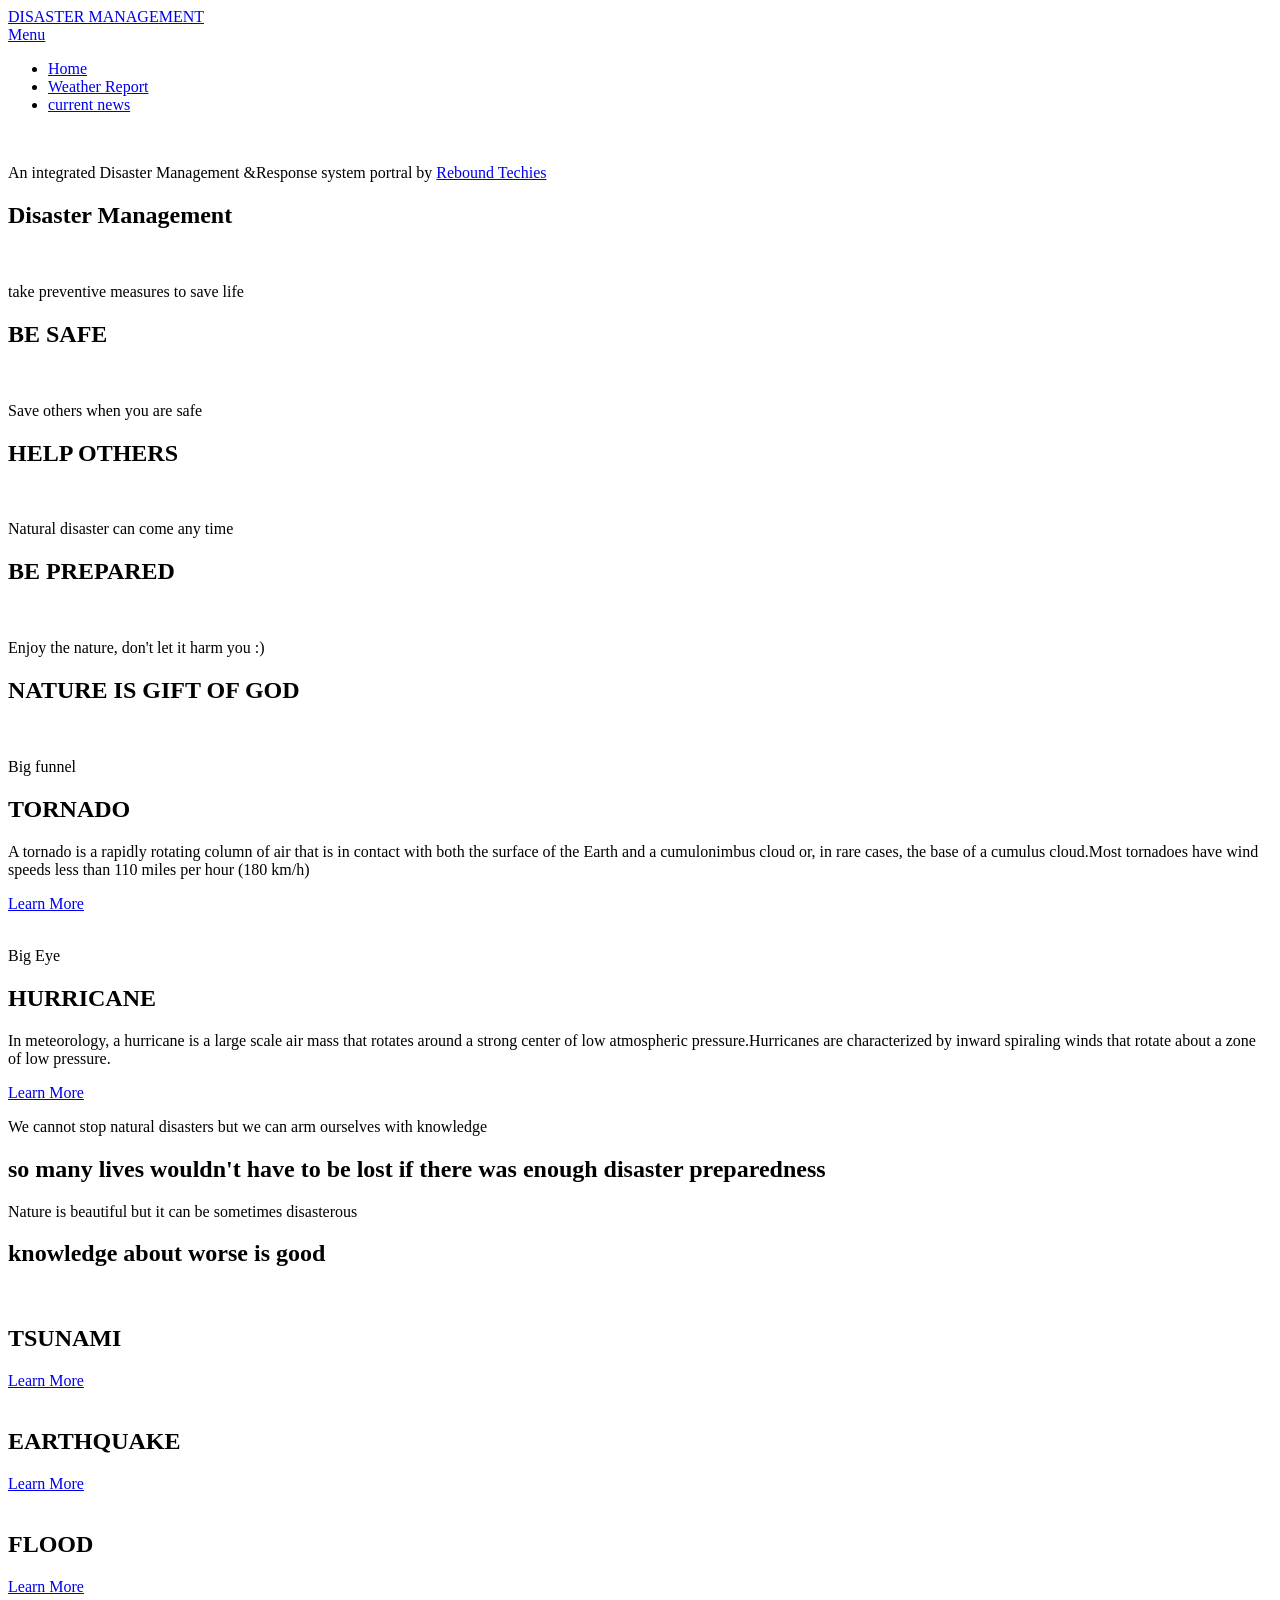
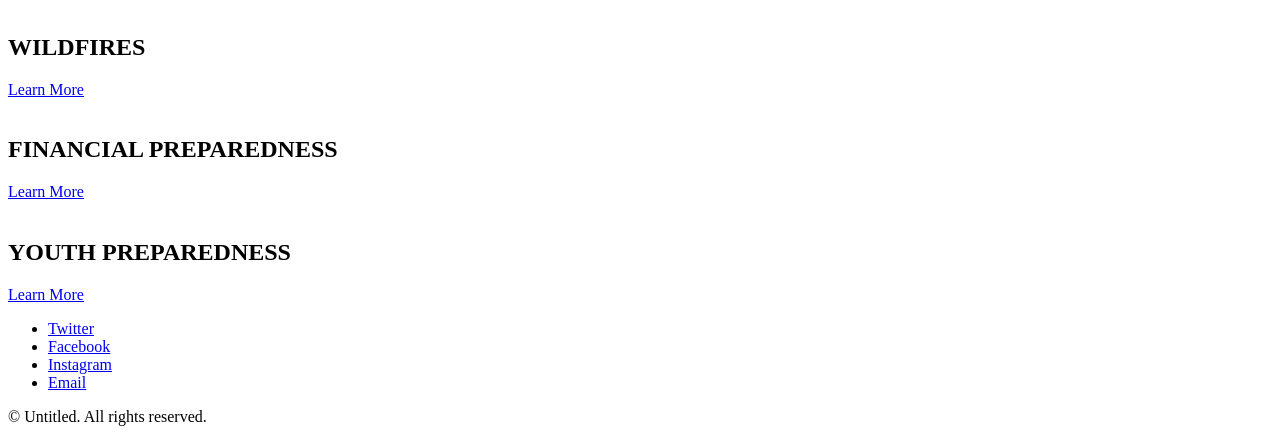
==== index.html @ dadd424e "Add files via upload" ====
<!DOCTYPE HTML>
<html>
	<head>
		<title>DISASTER MANAGEMENT</title>
		<meta charset="utf-8" />
		<meta name="viewport" content="width=device-width, initial-scale=1" />
		<link rel="stylesheet" href="assets/css/main.css" />
	</head>
	<body>

		<!-- Header -->
			<header id="header" class="alt">
				<div class="logo"><a href="index.html">DISASTER MANAGEMENT</a></div>
				<a href="#menu">Menu</a>
			</header>

		<!-- Nav -->
			<nav id="menu">
				<ul class="links">
					<li><a href="index.html">Home</a></li>
					<li><a href="https://www.accuweather.com/">Weather Report</a></li>
					<li><a href="https://www.theweathernetwork.com/maps/current-weather">current news</a></li>
				</ul>
			</nav>

		<!-- Banner -->
			<section class="banner full">
				<article>
					<img src="images/slide01.jpg" alt="" />
					<div class="inner">
						<header>
							<p>An integrated Disaster Management &Response system                                                                                                                                           portral by <a href="https://">Rebound Techies</a></p>
							<h2>Disaster Management</h2>
						</header>
					</div>
				</article>
				<article>
					<img src="images/slide02.jpg" alt="" />
					<div class="inner">
						<header>
							<p>take preventive measures to save life</p>
							<h2>BE SAFE</h2>
						</header>
					</div>
				</article>
				<article>
					<img src="images/floodr.jpg"  alt="" />
					<div class="inner">
						<header>
							<p>Save others when you are safe</p>
							<h2>HELP OTHERS</h2>
						</header>
					</div>
				</article>
				<article>
					<img src="images/cloudburst.jpg"  alt="" />
					<div class="inner">
						<header>
							<p>Natural disaster can come any time</p>
							<h2>BE PREPARED</h2>
						</header>
					</div>
				</article>
				<article>
					<img src="images/slide05.jpg"  alt="" />
					<div class="inner">
						<header>
							<p>Enjoy the nature, don't let it harm you :)</p>
							<h2>NATURE IS GIFT OF GOD</h2>
						</header>
					</div>
				</article>
			</section>

		<!-- One -->
			<section id="one" class="wrapper style2">
				<div class="inner">
					<div class="grid-style">

						<div>
							<div class="box">
								<div class="image fit">
									<img src="images/tornado.jpg" alt="" />
								</div>
								<div class="content">
									<header class="align-center">
										<p>Big funnel</p>
										<h2>TORNADO</h2>
									</header>
									<p> A tornado is a rapidly rotating column of air that is in contact with both the surface of the Earth and a cumulonimbus cloud or, in rare cases, the base of a cumulus cloud.Most tornadoes have wind speeds less than 110 miles per hour (180 km/h)</p>
									<footer class="align-center">
										<a href="tornado.html" class="button alt">Learn More</a>
									</footer>
								</div>
							</div>
						</div>

						<div>
							<div class="box">
								<div class="image fit">
									<img src="images/cyclone.jpg" alt="" />
								</div>
								<div class="content">
									<header class="align-center">
										<p>Big Eye</p>
										<h2>HURRICANE</h2>
									</header>
									<p> In meteorology, a hurricane is a large scale air mass that rotates around a strong center of low atmospheric pressure.Hurricanes are characterized by inward spiraling winds that rotate about a zone of low pressure.</p>
									<footer class="align-center">
										<a href="hurricane.html" class="button alt">Learn More</a>
									</footer>
								</div>
							</div>
						</div>

					</div>
				</div>
			</section>

		<!-- Two -->
			<section id="two" class="wrapper style3">
				<div class="inner">
					<header class="align-center">
						<p>We cannot stop natural disasters but we can arm ourselves with knowledge</p>
						<h2>so many lives wouldn't have to be lost if there was enough disaster preparedness</h2>
					</header>
				</div>
			</section>

		<!-- Three -->
			<section id="three" class="wrapper style2">
				<div class="inner">
					<header class="align-center">
						<p class="special">Nature is beautiful but it can be sometimes disasterous</p>
						<h2>knowledge about worse is good</h2>
					</header>
					<div class="gallery">
						<div>
							<div class="image fit">
								<a href="tsunami.html"><img src="images/tsunami.jpg" alt="" height="300px" /></a>
								<div class="content">
									<header class="align-center">
										<h2>TSUNAMI</h2>
									</header>
									<footer class="align-center">
										<a href="tsunami.html" class="button alt">Learn More</a>
									</footer>
								</div>	
							</div>
						</div>
						<div>
							<div class="image fit">
								<a href="avalanche.html"><img src="images/earthquake.jpg" alt="" height="300px"/></a>
								<div class="content">
									<header class="align-center">
										<h2>EARTHQUAKE</h2>
									</header>
									<footer class="align-center">
										<a href="avalanche.html" class="button alt">Learn More</a>
									</footer>
								</div>
							</div>
						</div>
						<div>
							<div class="image fit">
								<a href="flood.html"><img src="images/flood.jpg" alt="" height="300px"/></a>
								<div class="content">
									<header class="align-center">
										<h2>FLOOD</h2>
									</header>
									<footer class="align-center">
										<a href="flood.html" class="button alt">Learn More</a>
									</footer>
								</div>
							</div>
						</div>
						<div>
							<div class="image fit">
								<a href="wildfires.html"><img src="images/wildfires.jpg" alt="" height="300px"/></a>
								<div class="content">
									<header class="align-center">
										<h2>WILDFIRES</h2>
									</header>
									<footer class="align-center">
										<a href="wildfires.html" class="button alt">Learn More</a>
									</footer>
								</div>
							</div>
						</div>
						<div>
							<div class="image fit">
								<a href="fp.html"><img src="images/fpre.jpg" alt="" height="300px"/></a>
								<div class="content">
									<header class="align-center">
										<h2>FINANCIAL PREPAREDNESS</h2>
									</header>
									<footer class="align-center">
										<a href="fp.html" class="button alt">Learn More</a>
									</footer>
								</div>
							</div>
						</div>
						<div>
							<div class="image fit">
								<a href="yp.html"><img src="images/kpre.jpg" alt="" height="300px"/></a>
								<div class="content">
									<header class="align-center">
										<h2>YOUTH PREPAREDNESS</h2>
									</header>
									<footer class="align-center">
										<a href="yp.html" class="button alt">Learn More</a>
									</footer>
								</div>
							</div>
						</div>
					</div>
				</div>
			</section>


		<!-- Footer -->
			<footer id="footer">
				<div class="container">
					<ul class="icons">
						<li><a href="https://www.twitter.com/" class="icon fa-twitter"><span class="label">Twitter</span></a></li>
						<li><a href="https://www.facebook.com/" class="icon fa-facebook"><span class="label">Facebook</span></a></li>
						<li><a href="https://www.instagram.com/" class="icon fa-instagram"><span class="label">Instagram</span></a></li>
						<li><a href="https://www.linkedin.com/" class="icon fa-envelope-o"><span class="label">Email</span></a></li>
					</ul>
				</div>
				<div class="copyright">
					&copy; Untitled. All rights reserved.
				</div>
			</footer>

		<!-- Scripts -->
			<script src="assets/js/jquery.min.js"></script>
			<script src="assets/js/jquery.scrollex.min.js"></script>
			<script src="assets/js/skel.min.js"></script>
			<script src="assets/js/util.js"></script>	
			<script src="assets/js/main.js"></script>

	</body>
</html>
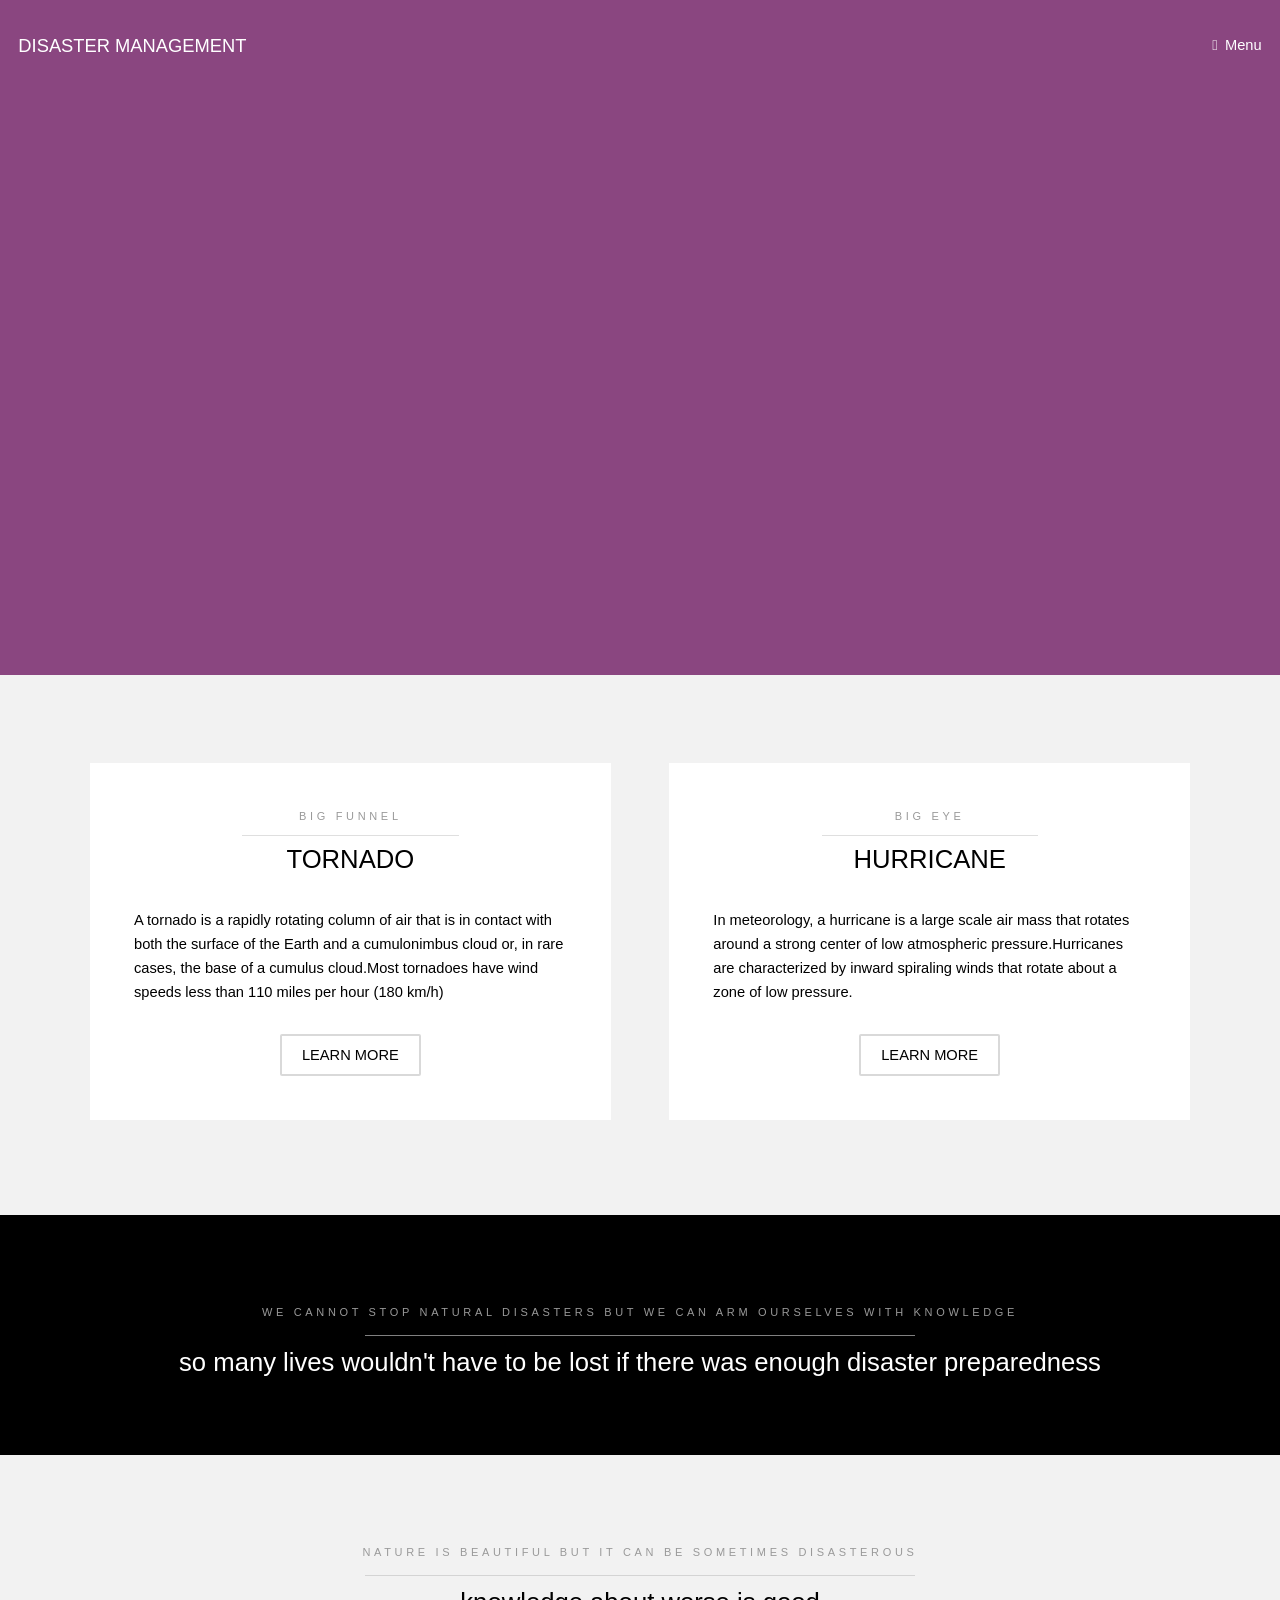
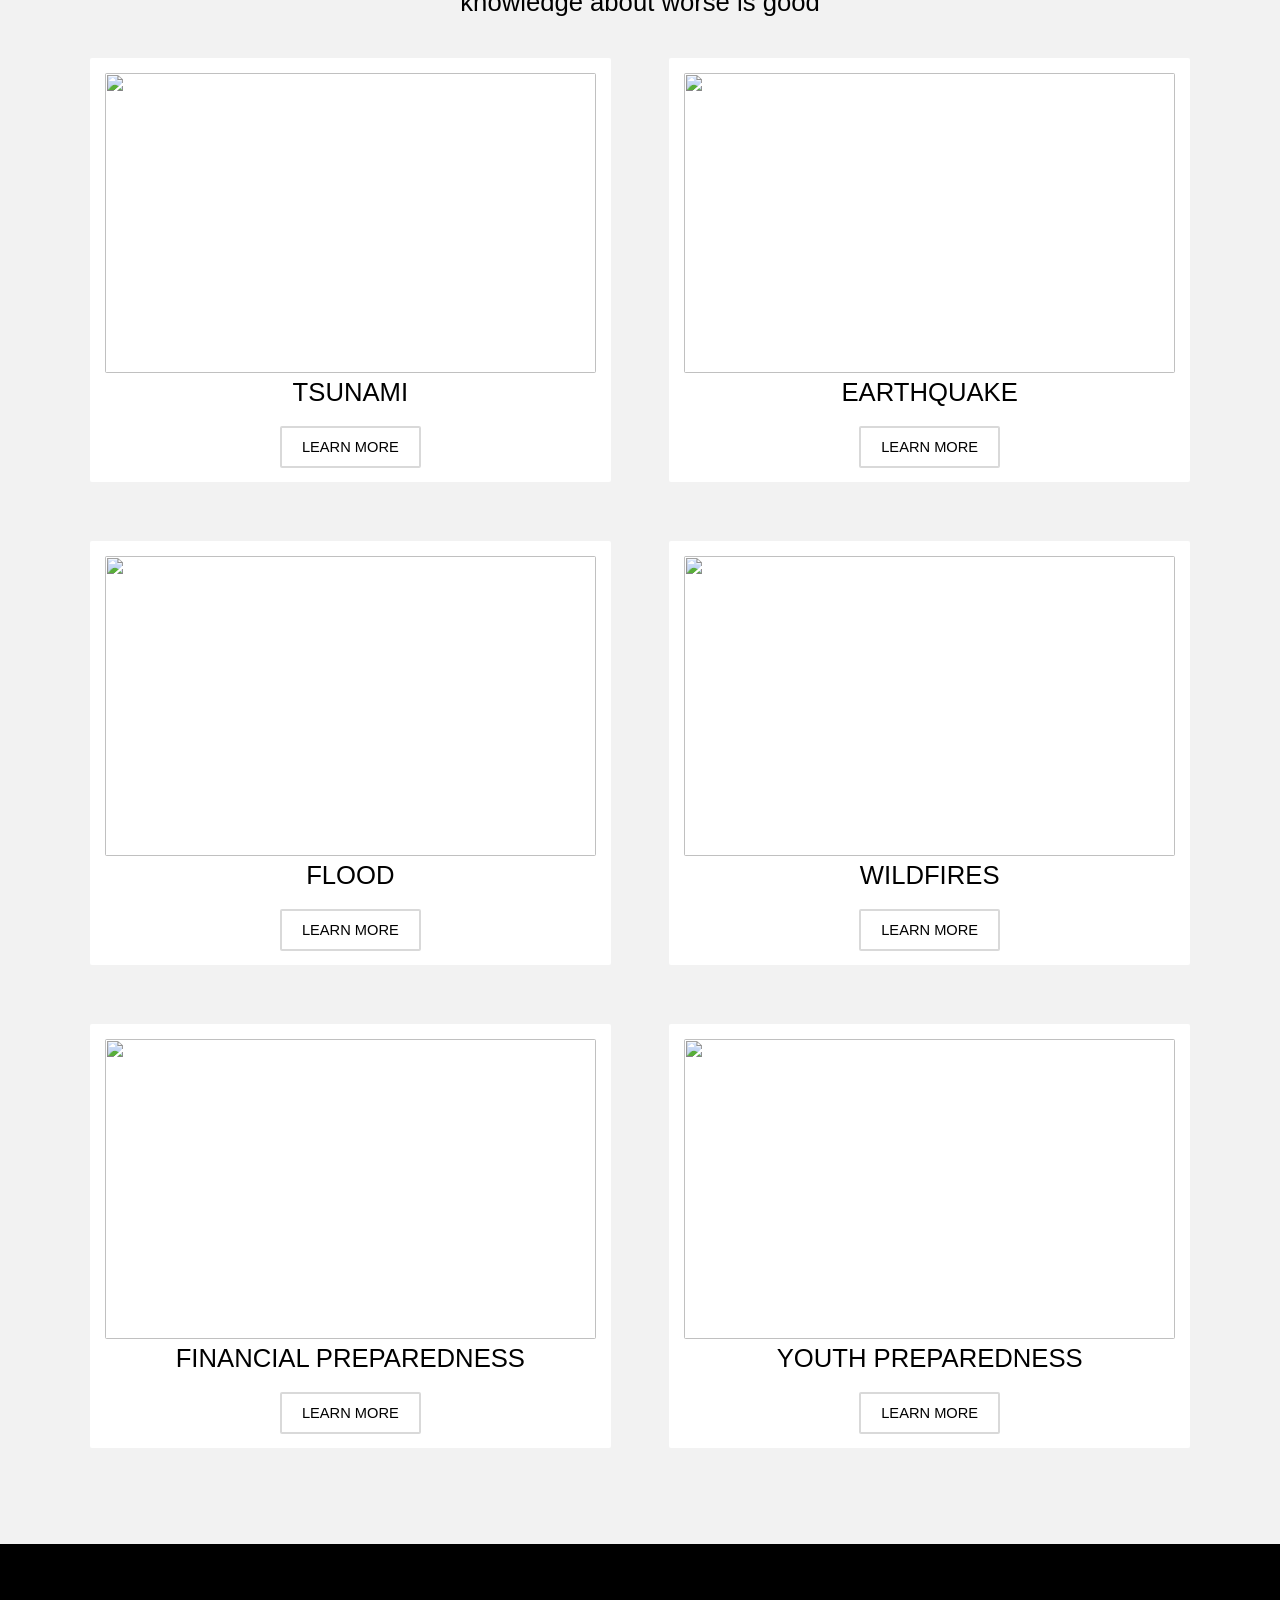
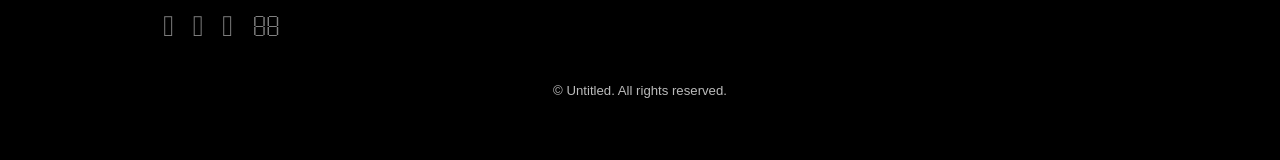
==== commit 159d9edb: "-" ====
--- a/index.html
+++ b/index.html
@@ -4,7 +4,7 @@
 		<title>DISASTER MANAGEMENT</title>
 		<meta charset="utf-8" />
 		<meta name="viewport" content="width=device-width, initial-scale=1" />
-		<link rel="stylesheet" href="assets/css/main.css" />
+		<link rel="stylesheet" href="main.css" />
 	</head>
 	<body>
 
@@ -241,4 +241,4 @@
 			<script src="assets/js/main.js"></script>
 
 	</body>
-</html>+</html>
--- a/main.css
+++ b/main.css
@@ -0,0 +1,4312 @@
+@charset "UTF-8";
+@import url(font-awesome.min.css);
+@import url("https://fonts.googleapis.com/css?family=Poppins:300,400,500,600,700");
+
+/*
+	Hielo by TEMPLATED
+	templated.co @templatedco
+	Released for free under the Creative Commons Attribution 3.0 license (templated.co/license)
+*/
+
+/* Reset */
+
+	html, body, div, span, applet, object, iframe, h1, h2, h3, h4, h5, h6, p, blockquote, pre, a, abbr, acronym, address, big, cite, code, del, dfn, em, img, ins, kbd, q, s, samp, small, strike, strong, sub, sup, tt, var, b, u, i, center, dl, dt, dd, ol, ul, li, fieldset, form, label, legend, table, caption, tbody, tfoot, thead, tr, th, td, article, aside, canvas, details, embed, figure, figcaption, footer, header, hgroup, menu, nav, output, ruby, section, summary, time, mark, audio, video {
+		margin: 0;
+		padding: 0;
+		border: 0;
+		font-size: 100%;
+		font: inherit;
+		vertical-align: baseline;
+	}
+
+	article, aside, details, figcaption, figure, footer, header, hgroup, menu, nav, section {
+		display: block;
+	}
+
+	body {
+		line-height: 1;
+	}
+
+	ol, ul {
+		list-style: none;
+	}
+
+	blockquote, q {
+		quotes: none;
+	}
+
+	blockquote:before, blockquote:after, q:before, q:after {
+		content: '';
+		content: none;
+	}
+
+	table {
+		border-collapse: collapse;
+		border-spacing: 0;
+	}
+
+	body {
+		-webkit-text-size-adjust: none;
+	}
+
+/* Box Model */
+
+	*, *:before, *:after {
+		-moz-box-sizing: border-box;
+		-webkit-box-sizing: border-box;
+		box-sizing: border-box;
+	}
+
+/* Containers */
+
+	.container {
+		margin-left: auto;
+		margin-right: auto;
+	}
+
+	.container.\31 25\25 {
+		width: 100%;
+		max-width: 100rem;
+		min-width: 80rem;
+	}
+
+	.container.\37 5\25 {
+		width: 60rem;
+	}
+
+	.container.\35 0\25 {
+		width: 40rem;
+	}
+
+	.container.\32 5\25 {
+		width: 20rem;
+	}
+
+	.container {
+		width: 80rem;
+	}
+
+	@media screen and (max-width: 1680px) {
+
+		.container.\31 25\25 {
+			width: 100%;
+			max-width: 100rem;
+			min-width: 80rem;
+		}
+
+		.container.\37 5\25 {
+			width: 60rem;
+		}
+
+		.container.\35 0\25 {
+			width: 40rem;
+		}
+
+		.container.\32 5\25 {
+			width: 20rem;
+		}
+
+		.container {
+			width: 80rem;
+		}
+
+	}
+
+	@media screen and (max-width: 1280px) {
+
+		.container.\31 25\25 {
+			width: 100%;
+			max-width: 81.25rem;
+			min-width: 65rem;
+		}
+
+		.container.\37 5\25 {
+			width: 48.75rem;
+		}
+
+		.container.\35 0\25 {
+			width: 32.5rem;
+		}
+
+		.container.\32 5\25 {
+			width: 16.25rem;
+		}
+
+		.container {
+			width: 65rem;
+		}
+
+	}
+
+	@media screen and (max-width: 980px) {
+
+		.container.\31 25\25 {
+			width: 100%;
+			max-width: 112.5%;
+			min-width: 90%;
+		}
+
+		.container.\37 5\25 {
+			width: 67.5%;
+		}
+
+		.container.\35 0\25 {
+			width: 45%;
+		}
+
+		.container.\32 5\25 {
+			width: 22.5%;
+		}
+
+		.container {
+			width: 90%;
+		}
+
+	}
+
+	@media screen and (max-width: 736px) {
+
+		.container.\31 25\25 {
+			width: 100%;
+			max-width: 112.5%;
+			min-width: 90%;
+		}
+
+		.container.\37 5\25 {
+			width: 67.5%;
+		}
+
+		.container.\35 0\25 {
+			width: 45%;
+		}
+
+		.container.\32 5\25 {
+			width: 22.5%;
+		}
+
+		.container {
+			width: 90% !important;
+		}
+
+	}
+
+	@media screen and (max-width: 480px) {
+
+		.container.\31 25\25 {
+			width: 100%;
+			max-width: 112.5%;
+			min-width: 90%;
+		}
+
+		.container.\37 5\25 {
+			width: 67.5%;
+		}
+
+		.container.\35 0\25 {
+			width: 45%;
+		}
+
+		.container.\32 5\25 {
+			width: 22.5%;
+		}
+
+		.container {
+			width: 90% !important;
+		}
+
+	}
+
+/* Grid */
+
+	.row {
+		border-bottom: solid 1px transparent;
+		-moz-box-sizing: border-box;
+		-webkit-box-sizing: border-box;
+		box-sizing: border-box;
+	}
+
+	.row > * {
+		float: left;
+		-moz-box-sizing: border-box;
+		-webkit-box-sizing: border-box;
+		box-sizing: border-box;
+	}
+
+	.row:after, .row:before {
+		content: '';
+		display: block;
+		clear: both;
+		height: 0;
+	}
+
+	.row.uniform > * > :first-child {
+		margin-top: 0;
+	}
+
+	.row.uniform > * > :last-child {
+		margin-bottom: 0;
+	}
+
+	.row.\30 \25 > * {
+		padding: 0 0 0 0rem;
+	}
+
+	.row.\30 \25 {
+		margin: 0 0 -1px 0rem;
+	}
+
+	.row.uniform.\30 \25 > * {
+		padding: 0rem 0 0 0rem;
+	}
+
+	.row.uniform.\30 \25 {
+		margin: 0rem 0 -1px 0rem;
+	}
+
+	.row > * {
+		padding: 0 0 0 2rem;
+	}
+
+	.row {
+		margin: 0 0 -1px -2rem;
+	}
+
+	.row.uniform > * {
+		padding: 2rem 0 0 2rem;
+	}
+
+	.row.uniform {
+		margin: -2rem 0 -1px -2rem;
+	}
+
+	.row.\32 00\25 > * {
+		padding: 0 0 0 4rem;
+	}
+
+	.row.\32 00\25 {
+		margin: 0 0 -1px -4rem;
+	}
+
+	.row.uniform.\32 00\25 > * {
+		padding: 4rem 0 0 4rem;
+	}
+
+	.row.uniform.\32 00\25 {
+		margin: -4rem 0 -1px -4rem;
+	}
+
+	.row.\31 50\25 > * {
+		padding: 0 0 0 3rem;
+	}
+
+	.row.\31 50\25 {
+		margin: 0 0 -1px -3rem;
+	}
+
+	.row.uniform.\31 50\25 > * {
+		padding: 3rem 0 0 3rem;
+	}
+
+	.row.uniform.\31 50\25 {
+		margin: -3rem 0 -1px -3rem;
+	}
+
+	.row.\35 0\25 > * {
+		padding: 0 0 0 1rem;
+	}
+
+	.row.\35 0\25 {
+		margin: 0 0 -1px -1rem;
+	}
+
+	.row.uniform.\35 0\25 > * {
+		padding: 1rem 0 0 1rem;
+	}
+
+	.row.uniform.\35 0\25 {
+		margin: -1rem 0 -1px -1rem;
+	}
+
+	.row.\32 5\25 > * {
+		padding: 0 0 0 0.5rem;
+	}
+
+	.row.\32 5\25 {
+		margin: 0 0 -1px -0.5rem;
+	}
+
+	.row.uniform.\32 5\25 > * {
+		padding: 0.5rem 0 0 0.5rem;
+	}
+
+	.row.uniform.\32 5\25 {
+		margin: -0.5rem 0 -1px -0.5rem;
+	}
+
+	.\31 2u, .\31 2u\24 {
+		width: 100%;
+		clear: none;
+		margin-left: 0;
+	}
+
+	.\31 1u, .\31 1u\24 {
+		width: 91.6666666667%;
+		clear: none;
+		margin-left: 0;
+	}
+
+	.\31 0u, .\31 0u\24 {
+		width: 83.3333333333%;
+		clear: none;
+		margin-left: 0;
+	}
+
+	.\39 u, .\39 u\24 {
+		width: 75%;
+		clear: none;
+		margin-left: 0;
+	}
+
+	.\38 u, .\38 u\24 {
+		width: 66.6666666667%;
+		clear: none;
+		margin-left: 0;
+	}
+
+	.\37 u, .\37 u\24 {
+		width: 58.3333333333%;
+		clear: none;
+		margin-left: 0;
+	}
+
+	.\36 u, .\36 u\24 {
+		width: 50%;
+		clear: none;
+		margin-left: 0;
+	}
+
+	.\35 u, .\35 u\24 {
+		width: 41.6666666667%;
+		clear: none;
+		margin-left: 0;
+	}
+
+	.\34 u, .\34 u\24 {
+		width: 33.3333333333%;
+		clear: none;
+		margin-left: 0;
+	}
+
+	.\33 u, .\33 u\24 {
+		width: 25%;
+		clear: none;
+		margin-left: 0;
+	}
+
+	.\32 u, .\32 u\24 {
+		width: 16.6666666667%;
+		clear: none;
+		margin-left: 0;
+	}
+
+	.\31 u, .\31 u\24 {
+		width: 8.3333333333%;
+		clear: none;
+		margin-left: 0;
+	}
+
+	.\31 2u\24 + *,
+	.\31 1u\24 + *,
+	.\31 0u\24 + *,
+	.\39 u\24 + *,
+	.\38 u\24 + *,
+	.\37 u\24 + *,
+	.\36 u\24 + *,
+	.\35 u\24 + *,
+	.\34 u\24 + *,
+	.\33 u\24 + *,
+	.\32 u\24 + *,
+	.\31 u\24 + * {
+		clear: left;
+	}
+
+	.\-11u {
+		margin-left: 91.66667%;
+	}
+
+	.\-10u {
+		margin-left: 83.33333%;
+	}
+
+	.\-9u {
+		margin-left: 75%;
+	}
+
+	.\-8u {
+		margin-left: 66.66667%;
+	}
+
+	.\-7u {
+		margin-left: 58.33333%;
+	}
+
+	.\-6u {
+		margin-left: 50%;
+	}
+
+	.\-5u {
+		margin-left: 41.66667%;
+	}
+
+	.\-4u {
+		margin-left: 33.33333%;
+	}
+
+	.\-3u {
+		margin-left: 25%;
+	}
+
+	.\-2u {
+		margin-left: 16.66667%;
+	}
+
+	.\-1u {
+		margin-left: 8.33333%;
+	}
+
+	@media screen and (max-width: 1680px) {
+
+		.row > * {
+			padding: 0 0 0 2rem;
+		}
+
+		.row {
+			margin: 0 0 -1px -2rem;
+		}
+
+		.row.uniform > * {
+			padding: 2rem 0 0 2rem;
+		}
+
+		.row.uniform {
+			margin: -2rem 0 -1px -2rem;
+		}
+
+		.row.\32 00\25 > * {
+			padding: 0 0 0 4rem;
+		}
+
+		.row.\32 00\25 {
+			margin: 0 0 -1px -4rem;
+		}
+
+		.row.uniform.\32 00\25 > * {
+			padding: 4rem 0 0 4rem;
+		}
+
+		.row.uniform.\32 00\25 {
+			margin: -4rem 0 -1px -4rem;
+		}
+
+		.row.\31 50\25 > * {
+			padding: 0 0 0 3rem;
+		}
+
+		.row.\31 50\25 {
+			margin: 0 0 -1px -3rem;
+		}
+
+		.row.uniform.\31 50\25 > * {
+			padding: 3rem 0 0 3rem;
+		}
+
+		.row.uniform.\31 50\25 {
+			margin: -3rem 0 -1px -3rem;
+		}
+
+		.row.\35 0\25 > * {
+			padding: 0 0 0 1rem;
+		}
+
+		.row.\35 0\25 {
+			margin: 0 0 -1px -1rem;
+		}
+
+		.row.uniform.\35 0\25 > * {
+			padding: 1rem 0 0 1rem;
+		}
+
+		.row.uniform.\35 0\25 {
+			margin: -1rem 0 -1px -1rem;
+		}
+
+		.row.\32 5\25 > * {
+			padding: 0 0 0 0.5rem;
+		}
+
+		.row.\32 5\25 {
+			margin: 0 0 -1px -0.5rem;
+		}
+
+		.row.uniform.\32 5\25 > * {
+			padding: 0.5rem 0 0 0.5rem;
+		}
+
+		.row.uniform.\32 5\25 {
+			margin: -0.5rem 0 -1px -0.5rem;
+		}
+
+		.\31 2u\28xlarge\29, .\31 2u\24\28xlarge\29 {
+			width: 100%;
+			clear: none;
+			margin-left: 0;
+		}
+
+		.\31 1u\28xlarge\29, .\31 1u\24\28xlarge\29 {
+			width: 91.6666666667%;
+			clear: none;
+			margin-left: 0;
+		}
+
+		.\31 0u\28xlarge\29, .\31 0u\24\28xlarge\29 {
+			width: 83.3333333333%;
+			clear: none;
+			margin-left: 0;
+		}
+
+		.\39 u\28xlarge\29, .\39 u\24\28xlarge\29 {
+			width: 75%;
+			clear: none;
+			margin-left: 0;
+		}
+
+		.\38 u\28xlarge\29, .\38 u\24\28xlarge\29 {
+			width: 66.6666666667%;
+			clear: none;
+			margin-left: 0;
+		}
+
+		.\37 u\28xlarge\29, .\37 u\24\28xlarge\29 {
+			width: 58.3333333333%;
+			clear: none;
+			margin-left: 0;
+		}
+
+		.\36 u\28xlarge\29, .\36 u\24\28xlarge\29 {
+			width: 50%;
+			clear: none;
+			margin-left: 0;
+		}
+
+		.\35 u\28xlarge\29, .\35 u\24\28xlarge\29 {
+			width: 41.6666666667%;
+			clear: none;
+			margin-left: 0;
+		}
+
+		.\34 u\28xlarge\29, .\34 u\24\28xlarge\29 {
+			width: 33.3333333333%;
+			clear: none;
+			margin-left: 0;
+		}
+
+		.\33 u\28xlarge\29, .\33 u\24\28xlarge\29 {
+			width: 25%;
+			clear: none;
+			margin-left: 0;
+		}
+
+		.\32 u\28xlarge\29, .\32 u\24\28xlarge\29 {
+			width: 16.6666666667%;
+			clear: none;
+			margin-left: 0;
+		}
+
+		.\31 u\28xlarge\29, .\31 u\24\28xlarge\29 {
+			width: 8.3333333333%;
+			clear: none;
+			margin-left: 0;
+		}
+
+		.\31 2u\24\28xlarge\29 + *,
+		.\31 1u\24\28xlarge\29 + *,
+		.\31 0u\24\28xlarge\29 + *,
+		.\39 u\24\28xlarge\29 + *,
+		.\38 u\24\28xlarge\29 + *,
+		.\37 u\24\28xlarge\29 + *,
+		.\36 u\24\28xlarge\29 + *,
+		.\35 u\24\28xlarge\29 + *,
+		.\34 u\24\28xlarge\29 + *,
+		.\33 u\24\28xlarge\29 + *,
+		.\32 u\24\28xlarge\29 + *,
+		.\31 u\24\28xlarge\29 + * {
+			clear: left;
+		}
+
+		.\-11u\28xlarge\29 {
+			margin-left: 91.66667%;
+		}
+
+		.\-10u\28xlarge\29 {
+			margin-left: 83.33333%;
+		}
+
+		.\-9u\28xlarge\29 {
+			margin-left: 75%;
+		}
+
+		.\-8u\28xlarge\29 {
+			margin-left: 66.66667%;
+		}
+
+		.\-7u\28xlarge\29 {
+			margin-left: 58.33333%;
+		}
+
+		.\-6u\28xlarge\29 {
+			margin-left: 50%;
+		}
+
+		.\-5u\28xlarge\29 {
+			margin-left: 41.66667%;
+		}
+
+		.\-4u\28xlarge\29 {
+			margin-left: 33.33333%;
+		}
+
+		.\-3u\28xlarge\29 {
+			margin-left: 25%;
+		}
+
+		.\-2u\28xlarge\29 {
+			margin-left: 16.66667%;
+		}
+
+		.\-1u\28xlarge\29 {
+			margin-left: 8.33333%;
+		}
+
+	}
+
+	@media screen and (max-width: 1280px) {
+
+		.row > * {
+			padding: 0 0 0 1.5rem;
+		}
+
+		.row {
+			margin: 0 0 -1px -1.5rem;
+		}
+
+		.row.uniform > * {
+			padding: 1.5rem 0 0 1.5rem;
+		}
+
+		.row.uniform {
+			margin: -1.5rem 0 -1px -1.5rem;
+		}
+
+		.row.\32 00\25 > * {
+			padding: 0 0 0 3rem;
+		}
+
+		.row.\32 00\25 {
+			margin: 0 0 -1px -3rem;
+		}
+
+		.row.uniform.\32 00\25 > * {
+			padding: 3rem 0 0 3rem;
+		}
+
+		.row.uniform.\32 00\25 {
+			margin: -3rem 0 -1px -3rem;
+		}
+
+		.row.\31 50\25 > * {
+			padding: 0 0 0 2.25rem;
+		}
+
+		.row.\31 50\25 {
+			margin: 0 0 -1px -2.25rem;
+		}
+
+		.row.uniform.\31 50\25 > * {
+			padding: 2.25rem 0 0 2.25rem;
+		}
+
+		.row.uniform.\31 50\25 {
+			margin: -2.25rem 0 -1px -2.25rem;
+		}
+
+		.row.\35 0\25 > * {
+			padding: 0 0 0 0.75rem;
+		}
+
+		.row.\35 0\25 {
+			margin: 0 0 -1px -0.75rem;
+		}
+
+		.row.uniform.\35 0\25 > * {
+			padding: 0.75rem 0 0 0.75rem;
+		}
+
+		.row.uniform.\35 0\25 {
+			margin: -0.75rem 0 -1px -0.75rem;
+		}
+
+		.row.\32 5\25 > * {
+			padding: 0 0 0 0.375rem;
+		}
+
+		.row.\32 5\25 {
+			margin: 0 0 -1px -0.375rem;
+		}
+
+		.row.uniform.\32 5\25 > * {
+			padding: 0.375rem 0 0 0.375rem;
+		}
+
+		.row.uniform.\32 5\25 {
+			margin: -0.375rem 0 -1px -0.375rem;
+		}
+
+		.\31 2u\28large\29, .\31 2u\24\28large\29 {
+			width: 100%;
+			clear: none;
+			margin-left: 0;
+		}
+
+		.\31 1u\28large\29, .\31 1u\24\28large\29 {
+			width: 91.6666666667%;
+			clear: none;
+			margin-left: 0;
+		}
+
+		.\31 0u\28large\29, .\31 0u\24\28large\29 {
+			width: 83.3333333333%;
+			clear: none;
+			margin-left: 0;
+		}
+
+		.\39 u\28large\29, .\39 u\24\28large\29 {
+			width: 75%;
+			clear: none;
+			margin-left: 0;
+		}
+
+		.\38 u\28large\29, .\38 u\24\28large\29 {
+			width: 66.6666666667%;
+			clear: none;
+			margin-left: 0;
+		}
+
+		.\37 u\28large\29, .\37 u\24\28large\29 {
+			width: 58.3333333333%;
+			clear: none;
+			margin-left: 0;
+		}
+
+		.\36 u\28large\29, .\36 u\24\28large\29 {
+			width: 50%;
+			clear: none;
+			margin-left: 0;
+		}
+
+		.\35 u\28large\29, .\35 u\24\28large\29 {
+			width: 41.6666666667%;
+			clear: none;
+			margin-left: 0;
+		}
+
+		.\34 u\28large\29, .\34 u\24\28large\29 {
+			width: 33.3333333333%;
+			clear: none;
+			margin-left: 0;
+		}
+
+		.\33 u\28large\29, .\33 u\24\28large\29 {
+			width: 25%;
+			clear: none;
+			margin-left: 0;
+		}
+
+		.\32 u\28large\29, .\32 u\24\28large\29 {
+			width: 16.6666666667%;
+			clear: none;
+			margin-left: 0;
+		}
+
+		.\31 u\28large\29, .\31 u\24\28large\29 {
+			width: 8.3333333333%;
+			clear: none;
+			margin-left: 0;
+		}
+
+		.\31 2u\24\28large\29 + *,
+		.\31 1u\24\28large\29 + *,
+		.\31 0u\24\28large\29 + *,
+		.\39 u\24\28large\29 + *,
+		.\38 u\24\28large\29 + *,
+		.\37 u\24\28large\29 + *,
+		.\36 u\24\28large\29 + *,
+		.\35 u\24\28large\29 + *,
+		.\34 u\24\28large\29 + *,
+		.\33 u\24\28large\29 + *,
+		.\32 u\24\28large\29 + *,
+		.\31 u\24\28large\29 + * {
+			clear: left;
+		}
+
+		.\-11u\28large\29 {
+			margin-left: 91.66667%;
+		}
+
+		.\-10u\28large\29 {
+			margin-left: 83.33333%;
+		}
+
+		.\-9u\28large\29 {
+			margin-left: 75%;
+		}
+
+		.\-8u\28large\29 {
+			margin-left: 66.66667%;
+		}
+
+		.\-7u\28large\29 {
+			margin-left: 58.33333%;
+		}
+
+		.\-6u\28large\29 {
+			margin-left: 50%;
+		}
+
+		.\-5u\28large\29 {
+			margin-left: 41.66667%;
+		}
+
+		.\-4u\28large\29 {
+			margin-left: 33.33333%;
+		}
+
+		.\-3u\28large\29 {
+			margin-left: 25%;
+		}
+
+		.\-2u\28large\29 {
+			margin-left: 16.66667%;
+		}
+
+		.\-1u\28large\29 {
+			margin-left: 8.33333%;
+		}
+
+	}
+
+	@media screen and (max-width: 980px) {
+
+		.row > * {
+			padding: 0 0 0 1.5rem;
+		}
+
+		.row {
+			margin: 0 0 -1px -1.5rem;
+		}
+
+		.row.uniform > * {
+			padding: 1.5rem 0 0 1.5rem;
+		}
+
+		.row.uniform {
+			margin: -1.5rem 0 -1px -1.5rem;
+		}
+
+		.row.\32 00\25 > * {
+			padding: 0 0 0 3rem;
+		}
+
+		.row.\32 00\25 {
+			margin: 0 0 -1px -3rem;
+		}
+
+		.row.uniform.\32 00\25 > * {
+			padding: 3rem 0 0 3rem;
+		}
+
+		.row.uniform.\32 00\25 {
+			margin: -3rem 0 -1px -3rem;
+		}
+
+		.row.\31 50\25 > * {
+			padding: 0 0 0 2.25rem;
+		}
+
+		.row.\31 50\25 {
+			margin: 0 0 -1px -2.25rem;
+		}
+
+		.row.uniform.\31 50\25 > * {
+			padding: 2.25rem 0 0 2.25rem;
+		}
+
+		.row.uniform.\31 50\25 {
+			margin: -2.25rem 0 -1px -2.25rem;
+		}
+
+		.row.\35 0\25 > * {
+			padding: 0 0 0 0.75rem;
+		}
+
+		.row.\35 0\25 {
+			margin: 0 0 -1px -0.75rem;
+		}
+
+		.row.uniform.\35 0\25 > * {
+			padding: 0.75rem 0 0 0.75rem;
+		}
+
+		.row.uniform.\35 0\25 {
+			margin: -0.75rem 0 -1px -0.75rem;
+		}
+
+		.row.\32 5\25 > * {
+			padding: 0 0 0 0.375rem;
+		}
+
+		.row.\32 5\25 {
+			margin: 0 0 -1px -0.375rem;
+		}
+
+		.row.uniform.\32 5\25 > * {
+			padding: 0.375rem 0 0 0.375rem;
+		}
+
+		.row.uniform.\32 5\25 {
+			margin: -0.375rem 0 -1px -0.375rem;
+		}
+
+		.\31 2u\28medium\29, .\31 2u\24\28medium\29 {
+			width: 100%;
+			clear: none;
+			margin-left: 0;
+		}
+
+		.\31 1u\28medium\29, .\31 1u\24\28medium\29 {
+			width: 91.6666666667%;
+			clear: none;
+			margin-left: 0;
+		}
+
+		.\31 0u\28medium\29, .\31 0u\24\28medium\29 {
+			width: 83.3333333333%;
+			clear: none;
+			margin-left: 0;
+		}
+
+		.\39 u\28medium\29, .\39 u\24\28medium\29 {
+			width: 75%;
+			clear: none;
+			margin-left: 0;
+		}
+
+		.\38 u\28medium\29, .\38 u\24\28medium\29 {
+			width: 66.6666666667%;
+			clear: none;
+			margin-left: 0;
+		}
+
+		.\37 u\28medium\29, .\37 u\24\28medium\29 {
+			width: 58.3333333333%;
+			clear: none;
+			margin-left: 0;
+		}
+
+		.\36 u\28medium\29, .\36 u\24\28medium\29 {
+			width: 50%;
+			clear: none;
+			margin-left: 0;
+		}
+
+		.\35 u\28medium\29, .\35 u\24\28medium\29 {
+			width: 41.6666666667%;
+			clear: none;
+			margin-left: 0;
+		}
+
+		.\34 u\28medium\29, .\34 u\24\28medium\29 {
+			width: 33.3333333333%;
+			clear: none;
+			margin-left: 0;
+		}
+
+		.\33 u\28medium\29, .\33 u\24\28medium\29 {
+			width: 25%;
+			clear: none;
+			margin-left: 0;
+		}
+
+		.\32 u\28medium\29, .\32 u\24\28medium\29 {
+			width: 16.6666666667%;
+			clear: none;
+			margin-left: 0;
+		}
+
+		.\31 u\28medium\29, .\31 u\24\28medium\29 {
+			width: 8.3333333333%;
+			clear: none;
+			margin-left: 0;
+		}
+
+		.\31 2u\24\28medium\29 + *,
+		.\31 1u\24\28medium\29 + *,
+		.\31 0u\24\28medium\29 + *,
+		.\39 u\24\28medium\29 + *,
+		.\38 u\24\28medium\29 + *,
+		.\37 u\24\28medium\29 + *,
+		.\36 u\24\28medium\29 + *,
+		.\35 u\24\28medium\29 + *,
+		.\34 u\24\28medium\29 + *,
+		.\33 u\24\28medium\29 + *,
+		.\32 u\24\28medium\29 + *,
+		.\31 u\24\28medium\29 + * {
+			clear: left;
+		}
+
+		.\-11u\28medium\29 {
+			margin-left: 91.66667%;
+		}
+
+		.\-10u\28medium\29 {
+			margin-left: 83.33333%;
+		}
+
+		.\-9u\28medium\29 {
+			margin-left: 75%;
+		}
+
+		.\-8u\28medium\29 {
+			margin-left: 66.66667%;
+		}
+
+		.\-7u\28medium\29 {
+			margin-left: 58.33333%;
+		}
+
+		.\-6u\28medium\29 {
+			margin-left: 50%;
+		}
+
+		.\-5u\28medium\29 {
+			margin-left: 41.66667%;
+		}
+
+		.\-4u\28medium\29 {
+			margin-left: 33.33333%;
+		}
+
+		.\-3u\28medium\29 {
+			margin-left: 25%;
+		}
+
+		.\-2u\28medium\29 {
+			margin-left: 16.66667%;
+		}
+
+		.\-1u\28medium\29 {
+			margin-left: 8.33333%;
+		}
+
+	}
+
+	@media screen and (max-width: 736px) {
+
+		.row > * {
+			padding: 0 0 0 1.25rem;
+		}
+
+		.row {
+			margin: 0 0 -1px -1.25rem;
+		}
+
+		.row.uniform > * {
+			padding: 1.25rem 0 0 1.25rem;
+		}
+
+		.row.uniform {
+			margin: -1.25rem 0 -1px -1.25rem;
+		}
+
+		.row.\32 00\25 > * {
+			padding: 0 0 0 2.5rem;
+		}
+
+		.row.\32 00\25 {
+			margin: 0 0 -1px -2.5rem;
+		}
+
+		.row.uniform.\32 00\25 > * {
+			padding: 2.5rem 0 0 2.5rem;
+		}
+
+		.row.uniform.\32 00\25 {
+			margin: -2.5rem 0 -1px -2.5rem;
+		}
+
+		.row.\31 50\25 > * {
+			padding: 0 0 0 1.875rem;
+		}
+
+		.row.\31 50\25 {
+			margin: 0 0 -1px -1.875rem;
+		}
+
+		.row.uniform.\31 50\25 > * {
+			padding: 1.875rem 0 0 1.875rem;
+		}
+
+		.row.uniform.\31 50\25 {
+			margin: -1.875rem 0 -1px -1.875rem;
+		}
+
+		.row.\35 0\25 > * {
+			padding: 0 0 0 0.625rem;
+		}
+
+		.row.\35 0\25 {
+			margin: 0 0 -1px -0.625rem;
+		}
+
+		.row.uniform.\35 0\25 > * {
+			padding: 0.625rem 0 0 0.625rem;
+		}
+
+		.row.uniform.\35 0\25 {
+			margin: -0.625rem 0 -1px -0.625rem;
+		}
+
+		.row.\32 5\25 > * {
+			padding: 0 0 0 0.3125rem;
+		}
+
+		.row.\32 5\25 {
+			margin: 0 0 -1px -0.3125rem;
+		}
+
+		.row.uniform.\32 5\25 > * {
+			padding: 0.3125rem 0 0 0.3125rem;
+		}
+
+		.row.uniform.\32 5\25 {
+			margin: -0.3125rem 0 -1px -0.3125rem;
+		}
+
+		.\31 2u\28small\29, .\31 2u\24\28small\29 {
+			width: 100%;
+			clear: none;
+			margin-left: 0;
+		}
+
+		.\31 1u\28small\29, .\31 1u\24\28small\29 {
+			width: 91.6666666667%;
+			clear: none;
+			margin-left: 0;
+		}
+
+		.\31 0u\28small\29, .\31 0u\24\28small\29 {
+			width: 83.3333333333%;
+			clear: none;
+			margin-left: 0;
+		}
+
+		.\39 u\28small\29, .\39 u\24\28small\29 {
+			width: 75%;
+			clear: none;
+			margin-left: 0;
+		}
+
+		.\38 u\28small\29, .\38 u\24\28small\29 {
+			width: 66.6666666667%;
+			clear: none;
+			margin-left: 0;
+		}
+
+		.\37 u\28small\29, .\37 u\24\28small\29 {
+			width: 58.3333333333%;
+			clear: none;
+			margin-left: 0;
+		}
+
+		.\36 u\28small\29, .\36 u\24\28small\29 {
+			width: 50%;
+			clear: none;
+			margin-left: 0;
+		}
+
+		.\35 u\28small\29, .\35 u\24\28small\29 {
+			width: 41.6666666667%;
+			clear: none;
+			margin-left: 0;
+		}
+
+		.\34 u\28small\29, .\34 u\24\28small\29 {
+			width: 33.3333333333%;
+			clear: none;
+			margin-left: 0;
+		}
+
+		.\33 u\28small\29, .\33 u\24\28small\29 {
+			width: 25%;
+			clear: none;
+			margin-left: 0;
+		}
+
+		.\32 u\28small\29, .\32 u\24\28small\29 {
+			width: 16.6666666667%;
+			clear: none;
+			margin-left: 0;
+		}
+
+		.\31 u\28small\29, .\31 u\24\28small\29 {
+			width: 8.3333333333%;
+			clear: none;
+			margin-left: 0;
+		}
+
+		.\31 2u\24\28small\29 + *,
+		.\31 1u\24\28small\29 + *,
+		.\31 0u\24\28small\29 + *,
+		.\39 u\24\28small\29 + *,
+		.\38 u\24\28small\29 + *,
+		.\37 u\24\28small\29 + *,
+		.\36 u\24\28small\29 + *,
+		.\35 u\24\28small\29 + *,
+		.\34 u\24\28small\29 + *,
+		.\33 u\24\28small\29 + *,
+		.\32 u\24\28small\29 + *,
+		.\31 u\24\28small\29 + * {
+			clear: left;
+		}
+
+		.\-11u\28small\29 {
+			margin-left: 91.66667%;
+		}
+
+		.\-10u\28small\29 {
+			margin-left: 83.33333%;
+		}
+
+		.\-9u\28small\29 {
+			margin-left: 75%;
+		}
+
+		.\-8u\28small\29 {
+			margin-left: 66.66667%;
+		}
+
+		.\-7u\28small\29 {
+			margin-left: 58.33333%;
+		}
+
+		.\-6u\28small\29 {
+			margin-left: 50%;
+		}
+
+		.\-5u\28small\29 {
+			margin-left: 41.66667%;
+		}
+
+		.\-4u\28small\29 {
+			margin-left: 33.33333%;
+		}
+
+		.\-3u\28small\29 {
+			margin-left: 25%;
+		}
+
+		.\-2u\28small\29 {
+			margin-left: 16.66667%;
+		}
+
+		.\-1u\28small\29 {
+			margin-left: 8.33333%;
+		}
+
+	}
+
+	@media screen and (max-width: 480px) {
+
+		.row > * {
+			padding: 0 0 0 1.25rem;
+		}
+
+		.row {
+			margin: 0 0 -1px -1.25rem;
+		}
+
+		.row.uniform > * {
+			padding: 1.25rem 0 0 1.25rem;
+		}
+
+		.row.uniform {
+			margin: -1.25rem 0 -1px -1.25rem;
+		}
+
+		.row.\32 00\25 > * {
+			padding: 0 0 0 2.5rem;
+		}
+
+		.row.\32 00\25 {
+			margin: 0 0 -1px -2.5rem;
+		}
+
+		.row.uniform.\32 00\25 > * {
+			padding: 2.5rem 0 0 2.5rem;
+		}
+
+		.row.uniform.\32 00\25 {
+			margin: -2.5rem 0 -1px -2.5rem;
+		}
+
+		.row.\31 50\25 > * {
+			padding: 0 0 0 1.875rem;
+		}
+
+		.row.\31 50\25 {
+			margin: 0 0 -1px -1.875rem;
+		}
+
+		.row.uniform.\31 50\25 > * {
+			padding: 1.875rem 0 0 1.875rem;
+		}
+
+		.row.uniform.\31 50\25 {
+			margin: -1.875rem 0 -1px -1.875rem;
+		}
+
+		.row.\35 0\25 > * {
+			padding: 0 0 0 0.625rem;
+		}
+
+		.row.\35 0\25 {
+			margin: 0 0 -1px -0.625rem;
+		}
+
+		.row.uniform.\35 0\25 > * {
+			padding: 0.625rem 0 0 0.625rem;
+		}
+
+		.row.uniform.\35 0\25 {
+			margin: -0.625rem 0 -1px -0.625rem;
+		}
+
+		.row.\32 5\25 > * {
+			padding: 0 0 0 0.3125rem;
+		}
+
+		.row.\32 5\25 {
+			margin: 0 0 -1px -0.3125rem;
+		}
+
+		.row.uniform.\32 5\25 > * {
+			padding: 0.3125rem 0 0 0.3125rem;
+		}
+
+		.row.uniform.\32 5\25 {
+			margin: -0.3125rem 0 -1px -0.3125rem;
+		}
+
+		.\31 2u\28xsmall\29, .\31 2u\24\28xsmall\29 {
+			width: 100%;
+			clear: none;
+			margin-left: 0;
+		}
+
+		.\31 1u\28xsmall\29, .\31 1u\24\28xsmall\29 {
+			width: 91.6666666667%;
+			clear: none;
+			margin-left: 0;
+		}
+
+		.\31 0u\28xsmall\29, .\31 0u\24\28xsmall\29 {
+			width: 83.3333333333%;
+			clear: none;
+			margin-left: 0;
+		}
+
+		.\39 u\28xsmall\29, .\39 u\24\28xsmall\29 {
+			width: 75%;
+			clear: none;
+			margin-left: 0;
+		}
+
+		.\38 u\28xsmall\29, .\38 u\24\28xsmall\29 {
+			width: 66.6666666667%;
+			clear: none;
+			margin-left: 0;
+		}
+
+		.\37 u\28xsmall\29, .\37 u\24\28xsmall\29 {
+			width: 58.3333333333%;
+			clear: none;
+			margin-left: 0;
+		}
+
+		.\36 u\28xsmall\29, .\36 u\24\28xsmall\29 {
+			width: 50%;
+			clear: none;
+			margin-left: 0;
+		}
+
+		.\35 u\28xsmall\29, .\35 u\24\28xsmall\29 {
+			width: 41.6666666667%;
+			clear: none;
+			margin-left: 0;
+		}
+
+		.\34 u\28xsmall\29, .\34 u\24\28xsmall\29 {
+			width: 33.3333333333%;
+			clear: none;
+			margin-left: 0;
+		}
+
+		.\33 u\28xsmall\29, .\33 u\24\28xsmall\29 {
+			width: 25%;
+			clear: none;
+			margin-left: 0;
+		}
+
+		.\32 u\28xsmall\29, .\32 u\24\28xsmall\29 {
+			width: 16.6666666667%;
+			clear: none;
+			margin-left: 0;
+		}
+
+		.\31 u\28xsmall\29, .\31 u\24\28xsmall\29 {
+			width: 8.3333333333%;
+			clear: none;
+			margin-left: 0;
+		}
+
+		.\31 2u\24\28xsmall\29 + *,
+		.\31 1u\24\28xsmall\29 + *,
+		.\31 0u\24\28xsmall\29 + *,
+		.\39 u\24\28xsmall\29 + *,
+		.\38 u\24\28xsmall\29 + *,
+		.\37 u\24\28xsmall\29 + *,
+		.\36 u\24\28xsmall\29 + *,
+		.\35 u\24\28xsmall\29 + *,
+		.\34 u\24\28xsmall\29 + *,
+		.\33 u\24\28xsmall\29 + *,
+		.\32 u\24\28xsmall\29 + *,
+		.\31 u\24\28xsmall\29 + * {
+			clear: left;
+		}
+
+		.\-11u\28xsmall\29 {
+			margin-left: 91.66667%;
+		}
+
+		.\-10u\28xsmall\29 {
+			margin-left: 83.33333%;
+		}
+
+		.\-9u\28xsmall\29 {
+			margin-left: 75%;
+		}
+
+		.\-8u\28xsmall\29 {
+			margin-left: 66.66667%;
+		}
+
+		.\-7u\28xsmall\29 {
+			margin-left: 58.33333%;
+		}
+
+		.\-6u\28xsmall\29 {
+			margin-left: 50%;
+		}
+
+		.\-5u\28xsmall\29 {
+			margin-left: 41.66667%;
+		}
+
+		.\-4u\28xsmall\29 {
+			margin-left: 33.33333%;
+		}
+
+		.\-3u\28xsmall\29 {
+			margin-left: 25%;
+		}
+
+		.\-2u\28xsmall\29 {
+			margin-left: 16.66667%;
+		}
+
+		.\-1u\28xsmall\29 {
+			margin-left: 8.33333%;
+		}
+
+	}
+
+/* Basic */
+
+	@-ms-viewport {
+		width: device-width;
+	}
+
+	body {
+		-ms-overflow-style: scrollbar;
+	}
+
+	@media screen and (max-width: 480px) {
+
+		html, body {
+			min-width: 320px;
+		}
+
+	}
+
+	body {
+		background: #fff;
+	}
+
+		body.is-loading *, body.is-loading *:before, body.is-loading *:after {
+			-moz-animation: none !important;
+			-webkit-animation: none !important;
+			-ms-animation: none !important;
+			animation: none !important;
+			-moz-transition: none !important;
+			-webkit-transition: none !important;
+			-ms-transition: none !important;
+			transition: none !important;
+		}
+
+/* Type */
+
+	html {
+		font-size: 13pt;
+	}
+
+		@media screen and (max-width: 1680px) {
+
+			html {
+				font-size: 11pt;
+			}
+
+		}
+
+		@media screen and (max-width: 1280px) {
+
+			html {
+				font-size: 11pt;
+			}
+
+		}
+
+		@media screen and (max-width: 980px) {
+
+			html {
+				font-size: 12pt;
+			}
+
+		}
+
+		@media screen and (max-width: 736px) {
+
+			html {
+				font-size: 12pt;
+			}
+
+		}
+
+		@media screen and (max-width: 480px) {
+
+			html {
+				font-size: 12pt;
+			}
+
+		}
+
+	body {
+		background-color: #fff;
+		color: #444;
+	}
+
+	body, input, select, textarea {
+		font-family: "Poppins", sans-serif;
+		font-weight: 300;
+		font-size: 1rem;
+		line-height: 1.65;
+	}
+
+	a {
+		text-decoration: underline;
+	}
+
+		a:hover {
+			text-decoration: none;
+		}
+
+	strong, b {
+		font-weight: 600;
+	}
+
+	em, i {
+		font-style: italic;
+	}
+
+	p {
+		margin: 0 0 2rem 0;
+	}
+
+		p.special {
+			text-transform: uppercase;
+			font-size: .75rem;
+			font-weight: 300;
+			margin: 0 0 .5rem 0;
+			padding: 0 0 1rem 0;
+			letter-spacing: .25rem;
+		}
+
+			p.special:after {
+				content: '';
+				position: absolute;
+				margin: auto;
+				right: 0;
+				bottom: 0;
+				left: 0;
+				width: 50%;
+				height: 1px;
+				background-color: rgba(0, 0, 0, 0.125);
+			}
+
+	h1, h2, h3, h4, h5, h6 {
+		font-weight: 300;
+		line-height: 1.5;
+		margin: 0 0 1rem 0;
+	}
+
+		h1 a, h2 a, h3 a, h4 a, h5 a, h6 a {
+			color: inherit;
+			text-decoration: none;
+		}
+
+	h2 {
+		font-size: 1.75rem;
+	}
+
+	h3 {
+		font-size: 1.35rem;
+	}
+
+	h4 {
+		font-size: 1.1rem;
+	}
+
+	h5 {
+		font-size: 0.9rem;
+	}
+
+	h6 {
+		font-size: 0.7rem;
+	}
+
+	sub {
+		font-size: 0.8rem;
+		position: relative;
+		top: 0.5rem;
+	}
+
+	sup {
+		font-size: 0.8rem;
+		position: relative;
+		top: -0.5rem;
+	}
+
+	blockquote {
+		border-left: solid 4px;
+		font-style: italic;
+		margin: 0 0 2rem 0;
+		padding: 0.5rem 0 0.5rem 2rem;
+	}
+
+	code {
+		border-radius: 2px;
+		border: solid 1px;
+		font-family: "Courier New", monospace;
+		font-size: 0.9rem;
+		margin: 0 0.25rem;
+		padding: 0.25rem 0.65rem;
+	}
+
+	pre {
+		-webkit-overflow-scrolling: touch;
+		font-family: "Courier New", monospace;
+		font-size: 0.9rem;
+		margin: 0 0 2rem 0;
+	}
+
+		pre code {
+			display: block;
+			line-height: 1.75;
+			padding: 1rem 1.5rem;
+			overflow-x: auto;
+		}
+
+	hr {
+		border: 0;
+		border-bottom: solid 1px;
+		margin: 2rem 0;
+	}
+
+		hr.major {
+			margin: 3rem 0;
+		}
+
+	.align-left {
+		text-align: left;
+	}
+
+	.align-center {
+		text-align: center;
+	}
+
+	.align-right {
+		text-align: right;
+	}
+
+	input, select, textarea {
+		color: #555;
+	}
+
+	a {
+		color: #8a4680;
+	}
+
+	strong, b {
+		color: #555;
+	}
+
+	h1, h2, h3, h4, h5, h6 {
+		color: #555;
+	}
+
+	blockquote {
+		border-left-color: rgba(144, 144, 144, 0.25);
+	}
+
+	code {
+		background: rgba(144, 144, 144, 0.075);
+		border-color: rgba(144, 144, 144, 0.25);
+	}
+
+	hr {
+		border-bottom-color: rgba(144, 144, 144, 0.25);
+	}
+
+/* Box */
+
+	.box {
+		margin-bottom: 2rem;
+		background: #FFF;
+	}
+
+		.box .image.fit {
+			margin: 0px;
+			border-radius: 0;
+		}
+
+			.box .image.fit img {
+				border-radius: 0;
+			}
+
+		.box header h2 {
+			margin-bottom: 2rem;
+		}
+
+		.box header p {
+			text-transform: uppercase;
+			font-size: .75rem;
+			font-weight: 300;
+			margin: 0 0 .25rem 0;
+			padding: 0 0 .75rem 0;
+			letter-spacing: .25rem;
+		}
+
+			.box header p:after {
+				content: '';
+				position: absolute;
+				margin: auto;
+				right: 0;
+				bottom: 0;
+				left: 0;
+				width: 50%;
+				height: 1px;
+				background-color: rgba(0, 0, 0, 0.125);
+			}
+
+		.box .content {
+			padding: 3rem;
+		}
+
+		.box > :last-child,
+		.box > :last-child > :last-child,
+		.box > :last-child > :last-child > :last-child {
+			margin-bottom: 0;
+		}
+
+		.box.alt {
+			border: 0;
+			border-radius: 0;
+			padding: 0;
+		}
+
+		@media screen and (max-width: 736px) {
+
+			.box .content {
+				padding: 2rem;
+			}
+
+		}
+
+	.box {
+		border-color: rgba(144, 144, 144, 0.25);
+	}
+
+/* Button */
+
+	input[type="submit"],
+	input[type="reset"],
+	input[type="button"],
+	button,
+	.button {
+		-moz-appearance: none;
+		-webkit-appearance: none;
+		-ms-appearance: none;
+		appearance: none;
+		-moz-transition: background-color 0.2s ease-in-out, color 0.2s ease-in-out;
+		-webkit-transition: background-color 0.2s ease-in-out, color 0.2s ease-in-out;
+		-ms-transition: background-color 0.2s ease-in-out, color 0.2s ease-in-out;
+		transition: background-color 0.2s ease-in-out, color 0.2s ease-in-out;
+		border-radius: 2px;
+		border: 0;
+		cursor: pointer;
+		display: inline-block;
+		font-weight: 300;
+		height: 2.85rem;
+		line-height: 2.95rem;
+		padding: 0 1.5rem;
+		text-align: center;
+		text-decoration: none;
+		text-transform: uppercase;
+		white-space: nowrap;
+	}
+
+		input[type="submit"].icon,
+		input[type="reset"].icon,
+		input[type="button"].icon,
+		button.icon,
+		.button.icon {
+			padding-left: 1.35rem;
+		}
+
+			input[type="submit"].icon:before,
+			input[type="reset"].icon:before,
+			input[type="button"].icon:before,
+			button.icon:before,
+			.button.icon:before {
+				margin-right: 0.5rem;
+			}
+
+		input[type="submit"].fit,
+		input[type="reset"].fit,
+		input[type="button"].fit,
+		button.fit,
+		.button.fit {
+			display: block;
+			margin: 0 0 1rem 0;
+			width: 100%;
+		}
+
+		input[type="submit"].small,
+		input[type="reset"].small,
+		input[type="button"].small,
+		button.small,
+		.button.small {
+			font-size: 0.8rem;
+		}
+
+		input[type="submit"].big,
+		input[type="reset"].big,
+		input[type="button"].big,
+		button.big,
+		.button.big {
+			font-size: 1.35rem;
+		}
+
+		input[type="submit"].disabled, input[type="submit"]:disabled,
+		input[type="reset"].disabled,
+		input[type="reset"]:disabled,
+		input[type="button"].disabled,
+		input[type="button"]:disabled,
+		button.disabled,
+		button:disabled,
+		.button.disabled,
+		.button:disabled {
+			-moz-pointer-events: none;
+			-webkit-pointer-events: none;
+			-ms-pointer-events: none;
+			pointer-events: none;
+			opacity: 0.25;
+		}
+
+		@media screen and (max-width: 480px) {
+
+			input[type="submit"],
+			input[type="reset"],
+			input[type="button"],
+			button,
+			.button {
+				padding: 0;
+				width: 100%;
+			}
+
+		}
+
+	input[type="submit"],
+	input[type="reset"],
+	input[type="button"],
+	button,
+	.button {
+		background-color: #f2f2f2;
+		color: #000 !important;
+	}
+
+		input[type="submit"]:hover,
+		input[type="reset"]:hover,
+		input[type="button"]:hover,
+		button:hover,
+		.button:hover {
+			background-color: white;
+		}
+
+		input[type="submit"]:active,
+		input[type="reset"]:active,
+		input[type="button"]:active,
+		button:active,
+		.button:active {
+			background-color: #e5e5e5;
+		}
+
+		input[type="submit"].alt,
+		input[type="reset"].alt,
+		input[type="button"].alt,
+		button.alt,
+		.button.alt {
+			background-color: transparent;
+			box-shadow: inset 0 0 0 2px rgba(144, 144, 144, 0.25);
+			color: #555 !important;
+		}
+
+			input[type="submit"].alt:hover,
+			input[type="reset"].alt:hover,
+			input[type="button"].alt:hover,
+			button.alt:hover,
+			.button.alt:hover {
+				background-color: rgba(144, 144, 144, 0.075);
+			}
+
+			input[type="submit"].alt:active,
+			input[type="reset"].alt:active,
+			input[type="button"].alt:active,
+			button.alt:active,
+			.button.alt:active {
+				background-color: rgba(144, 144, 144, 0.2);
+			}
+
+			input[type="submit"].alt.icon:before,
+			input[type="reset"].alt.icon:before,
+			input[type="button"].alt.icon:before,
+			button.alt.icon:before,
+			.button.alt.icon:before {
+				color: #bbb;
+			}
+
+		input[type="submit"].special,
+		input[type="reset"].special,
+		input[type="button"].special,
+		button.special,
+		.button.special {
+			background-color: #8a4680;
+			color: #ffffff !important;
+		}
+
+			input[type="submit"].special:hover,
+			input[type="reset"].special:hover,
+			input[type="button"].special:hover,
+			button.special:hover,
+			.button.special:hover {
+				background-color: #9b4f90;
+			}
+
+			input[type="submit"].special:active,
+			input[type="reset"].special:active,
+			input[type="button"].special:active,
+			button.special:active,
+			.button.special:active {
+				background-color: #793d70;
+			}
+
+/* Form */
+
+	form {
+		margin: 0 0 2rem 0;
+	}
+
+	label {
+		display: block;
+		font-size: 0.9rem;
+		font-weight: 700;
+		margin: 0 0 1rem 0;
+	}
+
+	input[type="text"],
+	input[type="password"],
+	input[type="email"],
+	select,
+	textarea {
+		-moz-appearance: none;
+		-webkit-appearance: none;
+		-ms-appearance: none;
+		appearance: none;
+		border-radius: 2px;
+		border: none;
+		border: solid 1px;
+		color: inherit;
+		display: block;
+		outline: 0;
+		padding: 0 1rem;
+		text-decoration: none;
+		width: 100%;
+	}
+
+		input[type="text"]:invalid,
+		input[type="password"]:invalid,
+		input[type="email"]:invalid,
+		select:invalid,
+		textarea:invalid {
+			box-shadow: none;
+		}
+
+	.select-wrapper {
+		text-decoration: none;
+		display: block;
+		position: relative;
+	}
+
+		.select-wrapper:before {
+			-moz-osx-font-smoothing: grayscale;
+			-webkit-font-smoothing: antialiased;
+			font-family: FontAwesome;
+			font-style: normal;
+			font-weight: normal;
+			text-transform: none !important;
+		}
+
+		.select-wrapper:before {
+			content: '\f078';
+			display: block;
+			height: 2.75rem;
+			line-height: 2.75rem;
+			pointer-events: none;
+			position: absolute;
+			right: 0;
+			text-align: center;
+			top: 0;
+			width: 2.75rem;
+		}
+
+		.select-wrapper select::-ms-expand {
+			display: none;
+		}
+
+	input[type="text"],
+	input[type="password"],
+	input[type="email"],
+	select {
+		height: 2.75rem;
+	}
+
+	textarea {
+		padding: 0.75rem 1rem;
+	}
+
+	input[type="checkbox"],
+	input[type="radio"] {
+		-moz-appearance: none;
+		-webkit-appearance: none;
+		-ms-appearance: none;
+		appearance: none;
+		display: block;
+		float: left;
+		margin-right: -2rem;
+		opacity: 0;
+		width: 1rem;
+		z-index: -1;
+	}
+
+		input[type="checkbox"] + label,
+		input[type="radio"] + label {
+			text-decoration: none;
+			cursor: pointer;
+			display: inline-block;
+			font-size: 1rem;
+			font-weight: 400;
+			padding-left: 2.4rem;
+			padding-right: 0.75rem;
+			position: relative;
+		}
+
+			input[type="checkbox"] + label:before,
+			input[type="radio"] + label:before {
+				-moz-osx-font-smoothing: grayscale;
+				-webkit-font-smoothing: antialiased;
+				font-family: FontAwesome;
+				font-style: normal;
+				font-weight: normal;
+				text-transform: none !important;
+			}
+
+			input[type="checkbox"] + label:before,
+			input[type="radio"] + label:before {
+				border-radius: 2px;
+				border: solid 1px;
+				content: '';
+				display: inline-block;
+				height: 1.65rem;
+				left: 0;
+				line-height: 1.58125rem;
+				position: absolute;
+				text-align: center;
+				top: 0;
+				width: 1.65rem;
+			}
+
+		input[type="checkbox"]:checked + label:before,
+		input[type="radio"]:checked + label:before {
+			content: '\f00c';
+		}
+
+	input[type="checkbox"] + label:before {
+		border-radius: 2px;
+	}
+
+	input[type="radio"] + label:before {
+		border-radius: 100%;
+	}
+
+	::-webkit-input-placeholder {
+		opacity: 1.0;
+	}
+
+	:-moz-placeholder {
+		opacity: 1.0;
+	}
+
+	::-moz-placeholder {
+		opacity: 1.0;
+	}
+
+	:-ms-input-placeholder {
+		opacity: 1.0;
+	}
+
+	.formerize-placeholder {
+		opacity: 1.0;
+	}
+
+	label {
+		color: #555;
+	}
+
+	input[type="text"],
+	input[type="password"],
+	input[type="email"],
+	select,
+	textarea {
+		background: rgba(144, 144, 144, 0.075);
+		border-color: rgba(144, 144, 144, 0.25);
+	}
+
+		input[type="text"]:focus,
+		input[type="password"]:focus,
+		input[type="email"]:focus,
+		select:focus,
+		textarea:focus {
+			border-color: #8a4680;
+			box-shadow: 0 0 0 1px #8a4680;
+		}
+
+	.select-wrapper:before {
+		color: rgba(144, 144, 144, 0.25);
+	}
+
+	input[type="checkbox"] + label,
+	input[type="radio"] + label {
+		color: #444;
+	}
+
+		input[type="checkbox"] + label:before,
+		input[type="radio"] + label:before {
+			background: rgba(144, 144, 144, 0.075);
+			border-color: rgba(144, 144, 144, 0.25);
+		}
+
+	input[type="checkbox"]:checked + label:before,
+	input[type="radio"]:checked + label:before {
+		background-color: #8a4680;
+		border-color: #8a4680;
+		color: #ffffff;
+	}
+
+	input[type="checkbox"]:focus + label:before,
+	input[type="radio"]:focus + label:before {
+		border-color: #8a4680;
+		box-shadow: 0 0 0 1px #8a4680;
+	}
+
+	::-webkit-input-placeholder {
+		color: #bbb !important;
+	}
+
+	:-moz-placeholder {
+		color: #bbb !important;
+	}
+
+	::-moz-placeholder {
+		color: #bbb !important;
+	}
+
+	:-ms-input-placeholder {
+		color: #bbb !important;
+	}
+
+	.formerize-placeholder {
+		color: #bbb !important;
+	}
+
+/* Icon */
+
+	.icon {
+		text-decoration: none;
+		border-bottom: none;
+		position: relative;
+	}
+
+		.icon:before {
+			-moz-osx-font-smoothing: grayscale;
+			-webkit-font-smoothing: antialiased;
+			font-family: FontAwesome;
+			font-style: normal;
+			font-weight: normal;
+			text-transform: none !important;
+		}
+
+		.icon > .label {
+			display: none;
+		}
+
+/* Image */
+
+	.image {
+		border-radius: 2px;
+		border: 0;
+		display: inline-block;
+		position: relative;
+	}
+
+		.image img {
+			border-radius: 2px;
+			display: block;
+		}
+
+		.image.left, .image.right {
+			max-width: 40%;
+		}
+
+			.image.left img, .image.right img {
+				width: 100%;
+			}
+
+		.image.left {
+			float: left;
+			margin: 0 1.5rem 1rem 0;
+			top: 0.25rem;
+		}
+
+		.image.right {
+			float: right;
+			margin: 0 0 1rem 1.5rem;
+			top: 0.25rem;
+		}
+
+		.image.fit {
+			display: block;
+			margin: 0 0 2rem 0;
+			width: 100%;
+		}
+
+			.image.fit img {
+				width: 100%;
+			}
+
+		.image.main {
+			display: block;
+			margin: 0 0 3rem 0;
+			width: 100%;
+		}
+
+			.image.main img {
+				width: 100%;
+			}
+
+/* List */
+
+	ol {
+		list-style: decimal;
+		margin: 0 body0 2rem 0;
+		padding-left: 1.25rem;
+	}
+
+		ol li {
+			padding-left: 0.25rem;
+		}
+
+	ul {
+		list-style: disc;
+		margin: 0 0 2rem 0;
+		padding-left: 1rem;
+	}
+
+		ul li {
+			padding-left: 0.5rem;
+		}
+
+		ul.alt {
+			list-style: none;
+			padding-left: 0;
+		}
+
+			ul.alt li {
+				border-top: solid 1px;
+				padding: 0.5rem 0;
+			}
+
+				ul.alt li:first-child {
+					border-top: 0;
+					padding-top: 0;
+				}
+
+		ul.icons {
+			cursor: default;
+			list-style: none;
+			padding-left: 0;
+		}
+
+			ul.icons li {
+				display: inline-block;
+				padding: 0 1rem 0 0;
+			}
+
+				ul.icons li:last-child {
+					padding-right: 0;
+				}
+
+				ul.icons li .icon:before {
+					font-size: 2rem;
+				}
+
+		ul.actions {
+			cursor: default;
+			list-style: none;
+			padding-left: 0;
+		}
+
+			ul.actions li {
+				display: inline-block;
+				padding: 0 1rem 0 0;
+				vertical-align: middle;
+			}
+
+				ul.actions li:last-child {
+					padding-right: 0;
+				}
+
+			ul.actions.small li {
+				padding: 0 0.5rem 0 0;
+			}
+
+			ul.actions.vertical li {
+				display: block;
+				padding: 1rem 0 0 0;
+			}
+
+				ul.actions.vertical li:first-child {
+					padding-top: 0;
+				}
+
+				ul.actions.vertical li > * {
+					margin-bottom: 0;
+				}
+
+			ul.actions.vertical.small li {
+				padding: 0.5rem 0 0 0;
+			}
+
+				ul.actions.vertical.small li:first-child {
+					padding-top: 0;
+				}
+
+			ul.actions.fit {
+				display: table;
+				margin-left: -1rem;
+				padding: 0;
+				table-layout: fixed;
+				width: calc(100% + 1rem);
+			}
+
+				ul.actions.fit li {
+					display: table-cell;
+					padding: 0 0 0 1rem;
+				}
+
+					ul.actions.fit li > * {
+						margin-bottom: 0;
+					}
+
+				ul.actions.fit.small {
+					margin-left: -0.5rem;
+					width: calc(100% + 0.5rem);
+				}
+
+					ul.actions.fit.small li {
+						padding: 0 0 0 0.5rem;
+					}
+
+			@media screen and (max-width: 480px) {
+
+				ul.actions {
+					margin: 0 0 2rem 0;
+				}
+
+					ul.actions li {
+						padding: 1rem 0 0 0;
+						display: block;
+						text-align: center;
+						width: 100%;
+					}
+
+						ul.actions li:first-child {
+							padding-top: 0;
+						}
+
+						ul.actions li > * {
+							width: 100%;
+							margin: 0 !important;
+						}
+
+							ul.actions li > *.icon:before {
+								margin-left: -2rem;
+							}
+
+					ul.actions.small li {
+						padding: 0.5rem 0 0 0;
+					}
+
+						ul.actions.small li:first-child {
+							padding-top: 0;
+						}
+
+			}
+
+	dl {
+		margin: 0 0 2rem 0;
+	}
+
+		dl dt {
+			display: block;
+			font-weight: 700;
+			margin: 0 0 1rem 0;
+		}
+
+		dl dd {
+			margin-left: 2rem;
+		}
+
+	ul.alt li {
+		border-top-color: rgba(144, 144, 144, 0.25);
+	}
+
+/* Section/Article */
+
+	section.special, article.special {
+		text-align: center;
+	}
+
+	header p {
+		position: relative;
+		margin: 0 0 1.5rem 0;
+	}
+
+	header h2 + p {
+		font-size: 1.25rem;
+		margin-top: -1rem;
+	}
+
+	header h3 + p {
+		font-size: 1.1rem;
+		margin-top: -0.8rem;
+	}
+
+	header h4 + p,
+	header h5 + p,
+	header h6 + p {
+		font-size: 0.9rem;
+		margin-top: -0.6rem;
+	}
+
+	header p {
+		color: #bbb;
+	}
+
+/* Table */
+
+	.table-wrapper {
+		-webkit-overflow-scrolling: touch;
+		overflow-x: auto;
+	}
+
+	table {
+		margin: 0 0 2rem 0;
+		width: 100%;
+	}
+
+		table tbody tr {
+			border: solid 1px;
+			border-left: 0;
+			border-right: 0;
+		}
+
+		table td {
+			padding: 0.75rem 0.75rem;
+		}
+
+		table th {
+			font-size: 0.9rem;
+			font-weight: 700;
+			padding: 0 0.75rem 0.75rem 0.75rem;
+			text-align: left;
+		}
+
+		table thead {
+			border-bottom: solid 2px;
+		}
+
+		table tfoot {
+			border-top: solid 2px;
+		}
+
+		table.alt {
+			border-collapse: separate;
+		}
+
+			table.alt tbody tr td {
+				border: solid 1px;
+				border-left-width: 0;
+				border-top-width: 0;
+			}
+
+				table.alt tbody tr td:first-child {
+					border-left-width: 1px;
+				}
+
+			table.alt tbody tr:first-child td {
+				border-top-width: 1px;
+			}
+
+			table.alt thead {
+				border-bottom: 0;
+			}
+
+			table.alt tfoot {
+				border-top: 0;
+			}
+
+	table tbody tr {
+		border-color: rgba(144, 144, 144, 0.25);
+	}
+
+		table tbody tr:nth-child(2n + 1) {
+			background-color: rgba(144, 144, 144, 0.075);
+		}
+
+	table th {
+		color: #555;
+	}
+
+	table thead {
+		border-bottom-color: rgba(144, 144, 144, 0.25);
+	}
+
+	table tfoot {
+		border-top-color: rgba(144, 144, 144, 0.25);
+	}
+
+	table.alt tbody tr td {
+		border-color: rgba(144, 144, 144, 0.25);
+	}
+
+/* Wrapper */
+
+	.wrapper {
+		padding: 6rem 0 4rem 0 ;
+		position: relative;
+		margin: 0;
+	}
+
+		.wrapper > .inner {
+			margin: 0 auto;
+			width: 80rem;
+		}
+
+		.wrapper.style1 {
+			background-color: #8a4680;
+			color: #e2d1df;
+		}
+
+			.wrapper.style1 input, .wrapper.style1 select, .wrapper.style1 textarea {
+				color: #ffffff;
+			}
+
+			.wrapper.style1 a {
+				color: #ffffff;
+			}
+
+			.wrapper.style1 strong, .wrapper.style1 b {
+				color: #ffffff;
+			}
+
+			.wrapper.style1 h1, .wrapper.style1 h2, .wrapper.style1 h3, .wrapper.style1 h4, .wrapper.style1 h5, .wrapper.style1 h6 {
+				color: #ffffff;
+			}
+
+			.wrapper.style1 blockquote {
+				border-left-color: rgba(255, 255, 255, 0.25);
+			}
+
+			.wrapper.style1 code {
+				background: rgba(255, 255, 255, 0.075);
+				border-color: rgba(255, 255, 255, 0.25);
+			}
+
+			.wrapper.style1 hr {
+				border-bottom-color: rgba(255, 255, 255, 0.25);
+			}
+
+			.wrapper.style1 .box {
+				border-color: rgba(255, 255, 255, 0.25);
+			}
+
+			.wrapper.style1 input[type="submit"],
+			.wrapper.style1 input[type="reset"],
+			.wrapper.style1 input[type="button"],
+			.wrapper.style1 button,
+			.wrapper.style1 .button {
+				background-color: #f2f2f2;
+				color: #000 !important;
+			}
+
+				.wrapper.style1 input[type="submit"]:hover,
+				.wrapper.style1 input[type="reset"]:hover,
+				.wrapper.style1 input[type="button"]:hover,
+				.wrapper.style1 button:hover,
+				.wrapper.style1 .button:hover {
+					background-color: white;
+				}
+
+				.wrapper.style1 input[type="submit"]:active,
+				.wrapper.style1 input[type="reset"]:active,
+				.wrapper.style1 input[type="button"]:active,
+				.wrapper.style1 button:active,
+				.wrapper.style1 .button:active {
+					background-color: #e5e5e5;
+				}
+
+				.wrapper.style1 input[type="submit"].alt,
+				.wrapper.style1 input[type="reset"].alt,
+				.wrapper.style1 input[type="button"].alt,
+				.wrapper.style1 button.alt,
+				.wrapper.style1 .button.alt {
+					background-color: transparent;
+					box-shadow: inset 0 0 0 2px rgba(255, 255, 255, 0.25);
+					color: #ffffff !important;
+				}
+
+					.wrapper.style1 input[type="submit"].alt:hover,
+					.wrapper.style1 input[type="reset"].alt:hover,
+					.wrapper.style1 input[type="button"].alt:hover,
+					.wrapper.style1 button.alt:hover,
+					.wrapper.style1 .button.alt:hover {
+						background-color: rgba(255, 255, 255, 0.075);
+					}
+
+					.wrapper.style1 input[type="submit"].alt:active,
+					.wrapper.style1 input[type="reset"].alt:active,
+					.wrapper.style1 input[type="button"].alt:active,
+					.wrapper.style1 button.alt:active,
+					.wrapper.style1 .button.alt:active {
+						background-color: rgba(255, 255, 255, 0.2);
+					}
+
+					.wrapper.style1 input[type="submit"].alt.icon:before,
+					.wrapper.style1 input[type="reset"].alt.icon:before,
+					.wrapper.style1 input[type="button"].alt.icon:before,
+					.wrapper.style1 button.alt.icon:before,
+					.wrapper.style1 .button.alt.icon:before {
+						color: #d0b5cc;
+					}
+
+				.wrapper.style1 input[type="submit"].special,
+				.wrapper.style1 input[type="reset"].special,
+				.wrapper.style1 input[type="button"].special,
+				.wrapper.style1 button.special,
+				.wrapper.style1 .button.special {
+					background-color: #ffffff;
+					color: #8a4680 !important;
+				}
+
+			.wrapper.style1 label {
+				color: #ffffff;
+			}
+
+			.wrapper.style1 input[type="text"],
+			.wrapper.style1 input[type="password"],
+			.wrapper.style1 input[type="email"],
+			.wrapper.style1 select,
+			.wrapper.style1 textarea {
+				background: rgba(255, 255, 255, 0.075);
+				border-color: rgba(255, 255, 255, 0.25);
+			}
+
+				.wrapper.style1 input[type="text"]:focus,
+				.wrapper.style1 input[type="password"]:focus,
+				.wrapper.style1 input[type="email"]:focus,
+				.wrapper.style1 select:focus,
+				.wrapper.style1 textarea:focus {
+					border-color: #ffffff;
+					box-shadow: 0 0 0 1px #ffffff;
+				}
+
+			.wrapper.style1 .select-wrapper:before {
+				color: rgba(255, 255, 255, 0.25);
+			}
+
+			.wrapper.style1 input[type="checkbox"] + label,
+			.wrapper.style1 input[type="radio"] + label {
+				color: #e2d1df;
+			}
+
+				.wrapper.style1 input[type="checkbox"] + label:before,
+				.wrapper.style1 input[type="radio"] + label:before {
+					background: rgba(255, 255, 255, 0.075);
+					border-color: rgba(255, 255, 255, 0.25);
+				}
+
+			.wrapper.style1 input[type="checkbox"]:checked + label:before,
+			.wrapper.style1 input[type="radio"]:checked + label:before {
+				background-color: #ffffff;
+				border-color: #ffffff;
+				color: #8a4680;
+			}
+
+			.wrapper.style1 input[type="checkbox"]:focus + label:before,
+			.wrapper.style1 input[type="radio"]:focus + label:before {
+				border-color: #ffffff;
+				box-shadow: 0 0 0 1px #ffffff;
+			}
+
+			.wrapper.style1 ::-webkit-input-placeholder {
+				color: #d0b5cc !important;
+			}
+
+			.wrapper.style1 :-moz-placeholder {
+				color: #d0b5cc !important;
+			}
+
+			.wrapper.style1 ::-moz-placeholder {
+				color: #d0b5cc !important;
+			}
+
+			.wrapper.style1 :-ms-input-placeholder {
+				color: #d0b5cc !important;
+			}
+
+			.wrapper.style1 .formerize-placeholder {
+				color: #d0b5cc !important;
+			}
+
+			.wrapper.style1 ul.alt li {
+				border-top-color: rgba(255, 255, 255, 0.25);
+			}
+
+			.wrapper.style1 header p {
+				color: #d0b5cc;
+			}
+
+			.wrapper.style1 table tbody tr {
+				border-color: rgba(255, 255, 255, 0.25);
+			}
+
+				.wrapper.style1 table tbody tr:nth-child(2n + 1) {
+					background-color: rgba(255, 255, 255, 0.075);
+				}
+
+			.wrapper.style1 table th {
+				color: #ffffff;
+			}
+
+			.wrapper.style1 table thead {
+				border-bottom-color: rgba(255, 255, 255, 0.25);
+			}
+
+			.wrapper.style1 table tfoot {
+				border-top-color: rgba(255, 255, 255, 0.25);
+			}
+
+			.wrapper.style1 table.alt tbody tr td {
+				border-color: rgba(255, 255, 255, 0.25);
+			}
+
+		.wrapper.style2 {
+			background-color: #f2f2f2;
+			color: black;
+		}
+
+			.wrapper.style2 input, .wrapper.style2 select, .wrapper.style2 textarea {
+				color: #000;
+			}
+
+			.wrapper.style2 a {
+				color: #8a4680;
+			}
+
+			.wrapper.style2 strong, .wrapper.style2 b {
+				color: #000;
+			}
+
+			.wrapper.style2 h1, .wrapper.style2 h2, .wrapper.style2 h3, .wrapper.style2 h4, .wrapper.style2 h5, .wrapper.style2 h6 {
+				color: #000;
+			}
+
+			.wrapper.style2 blockquote {
+				border-left-color: rgba(0, 0, 0, 0.15);
+			}
+
+			.wrapper.style2 code {
+				background: rgba(0, 0, 0, 0.075);
+				border-color: rgba(0, 0, 0, 0.15);
+			}
+
+			.wrapper.style2 hr {
+				border-bottom-color: rgba(0, 0, 0, 0.15);
+			}
+
+			.wrapper.style2 .box {
+				border-color: rgba(0, 0, 0, 0.15);
+			}
+
+			.wrapper.style2 input[type="submit"],
+			.wrapper.style2 input[type="reset"],
+			.wrapper.style2 input[type="button"],
+			.wrapper.style2 button,
+			.wrapper.style2 .button {
+				background-color: #000;
+				color: #f2f2f2 !important;
+			}
+
+				.wrapper.style2 input[type="submit"].alt,
+				.wrapper.style2 input[type="reset"].alt,
+				.wrapper.style2 input[type="button"].alt,
+				.wrapper.style2 button.alt,
+				.wrapper.style2 .button.alt {
+					background-color: transparent;
+					box-shadow: inset 0 0 0 2px rgba(0, 0, 0, 0.15);
+					color: #000 !important;
+				}
+
+					.wrapper.style2 input[type="submit"].alt:hover,
+					.wrapper.style2 input[type="reset"].alt:hover,
+					.wrapper.style2 input[type="button"].alt:hover,
+					.wrapper.style2 button.alt:hover,
+					.wrapper.style2 .button.alt:hover {
+						background-color: rgba(0, 0, 0, 0.075);
+					}
+
+					.wrapper.style2 input[type="submit"].alt:active,
+					.wrapper.style2 input[type="reset"].alt:active,
+					.wrapper.style2 input[type="button"].alt:active,
+					.wrapper.style2 button.alt:active,
+					.wrapper.style2 .button.alt:active {
+						background-color: rgba(0, 0, 0, 0.2);
+					}
+
+					.wrapper.style2 input[type="submit"].alt.icon:before,
+					.wrapper.style2 input[type="reset"].alt.icon:before,
+					.wrapper.style2 input[type="button"].alt.icon:before,
+					.wrapper.style2 button.alt.icon:before,
+					.wrapper.style2 .button.alt.icon:before {
+						color: #999999;
+					}
+
+				.wrapper.style2 input[type="submit"].special,
+				.wrapper.style2 input[type="reset"].special,
+				.wrapper.style2 input[type="button"].special,
+				.wrapper.style2 button.special,
+				.wrapper.style2 .button.special {
+					background-color: #8a4680;
+					color: #ffffff !important;
+				}
+
+					.wrapper.style2 input[type="submit"].special:hover,
+					.wrapper.style2 input[type="reset"].special:hover,
+					.wrapper.style2 input[type="button"].special:hover,
+					.wrapper.style2 button.special:hover,
+					.wrapper.style2 .button.special:hover {
+						background-color: #9b4f90;
+					}
+
+					.wrapper.style2 input[type="submit"].special:active,
+					.wrapper.style2 input[type="reset"].special:active,
+					.wrapper.style2 input[type="button"].special:active,
+					.wrapper.style2 button.special:active,
+					.wrapper.style2 .button.special:active {
+						background-color: #793d70;
+					}
+
+			.wrapper.style2 label {
+				color: #000;
+			}
+
+			.wrapper.style2 input[type="text"],
+			.wrapper.style2 input[type="password"],
+			.wrapper.style2 input[type="email"],
+			.wrapper.style2 select,
+			.wrapper.style2 textarea {
+				background: rgba(0, 0, 0, 0.075);
+				border-color: rgba(0, 0, 0, 0.15);
+			}
+
+				.wrapper.style2 input[type="text"]:focus,
+				.wrapper.style2 input[type="password"]:focus,
+				.wrapper.style2 input[type="email"]:focus,
+				.wrapper.style2 select:focus,
+				.wrapper.style2 textarea:focus {
+					border-color: #8a4680;
+					box-shadow: 0 0 0 1px #8a4680;
+				}
+
+			.wrapper.style2 .select-wrapper:before {
+				color: rgba(0, 0, 0, 0.15);
+			}
+
+			.wrapper.style2 input[type="checkbox"] + label,
+			.wrapper.style2 input[type="radio"] + label {
+				color: #a6a6a6;
+			}
+
+				.wrapper.style2 input[type="checkbox"] + label:before,
+				.wrapper.style2 input[type="radio"] + label:before {
+					background: rgba(0, 0, 0, 0.075);
+					border-color: rgba(0, 0, 0, 0.15);
+				}
+
+			.wrapper.style2 input[type="checkbox"]:checked + label:before,
+			.wrapper.style2 input[type="radio"]:checked + label:before {
+				background-color: #8a4680;
+				border-color: #8a4680;
+				color: #ffffff;
+			}
+
+			.wrapper.style2 input[type="checkbox"]:focus + label:before,
+			.wrapper.style2 input[type="radio"]:focus + label:before {
+				border-color: #8a4680;
+				box-shadow: 0 0 0 1px #8a4680;
+			}
+
+			.wrapper.style2 ::-webkit-input-placeholder {
+				color: #999999 !important;
+			}
+
+			.wrapper.style2 :-moz-placeholder {
+				color: #999999 !important;
+			}
+
+			.wrapper.style2 ::-moz-placeholder {
+				color: #999999 !important;
+			}
+
+			.wrapper.style2 :-ms-input-placeholder {
+				color: #999999 !important;
+			}
+
+			.wrapper.style2 .formerize-placeholder {
+				color: #999999 !important;
+			}
+
+			.wrapper.style2 ul.alt li {
+				border-top-color: rgba(0, 0, 0, 0.15);
+			}
+
+			.wrapper.style2 header p {
+				color: #999999;
+			}
+
+			.wrapper.style2 table tbody tr {
+				border-color: rgba(0, 0, 0, 0.15);
+			}
+
+				.wrapper.style2 table tbody tr:nth-child(2n + 1) {
+					background-color: rgba(0, 0, 0, 0.075);
+				}
+
+			.wrapper.style2 table th {
+				color: #000;
+			}
+
+			.wrapper.style2 table thead {
+				border-bottom-color: rgba(0, 0, 0, 0.15);
+			}
+
+			.wrapper.style2 table tfoot {
+				border-top-color: rgba(0, 0, 0, 0.15);
+			}
+
+			.wrapper.style2 table.alt tbody tr td {
+				border-color: rgba(0, 0, 0, 0.15);
+			}
+
+		.wrapper.style3 {
+			background-color: #000;
+			color: #bfbfbf;
+			background-image: url(../../images/bg.jpg);
+			background-size: cover;
+			background-attachment: fixed;
+			background-position: center;
+			position: relative;
+		}
+
+			.wrapper.style3 input, .wrapper.style3 select, .wrapper.style3 textarea {
+				color: #ffffff;
+			}
+
+			.wrapper.style3 a {
+				color: #8a4680;
+			}
+
+			.wrapper.style3 strong, .wrapper.style3 b {
+				color: #ffffff;
+			}
+
+			.wrapper.style3 h1, .wrapper.style3 h2, .wrapper.style3 h3, .wrapper.style3 h4, .wrapper.style3 h5, .wrapper.style3 h6 {
+				color: #ffffff;
+			}
+
+			.wrapper.style3 blockquote {
+				border-left-color: rgba(255, 255, 255, 0.25);
+			}
+
+			.wrapper.style3 code {
+				background: rgba(255, 255, 255, 0.075);
+				border-color: rgba(255, 255, 255, 0.25);
+			}
+
+			.wrapper.style3 hr {
+				border-bottom-color: rgba(255, 255, 255, 0.25);
+			}
+
+			.wrapper.style3 .box {
+				border-color: rgba(255, 255, 255, 0.25);
+			}
+
+			.wrapper.style3 input[type="submit"],
+			.wrapper.style3 input[type="reset"],
+			.wrapper.style3 input[type="button"],
+			.wrapper.style3 button,
+			.wrapper.style3 .button {
+				background-color: #f2f2f2;
+				color: #000 !important;
+			}
+
+				.wrapper.style3 input[type="submit"]:hover,
+				.wrapper.style3 input[type="reset"]:hover,
+				.wrapper.style3 input[type="button"]:hover,
+				.wrapper.style3 button:hover,
+				.wrapper.style3 .button:hover {
+					background-color: white;
+				}
+
+				.wrapper.style3 input[type="submit"]:active,
+				.wrapper.style3 input[type="reset"]:active,
+				.wrapper.style3 input[type="button"]:active,
+				.wrapper.style3 button:active,
+				.wrapper.style3 .button:active {
+					background-color: #e5e5e5;
+				}
+
+				.wrapper.style3 input[type="submit"].alt,
+				.wrapper.style3 input[type="reset"].alt,
+				.wrapper.style3 input[type="button"].alt,
+				.wrapper.style3 button.alt,
+				.wrapper.style3 .button.alt {
+					background-color: transparent;
+					box-shadow: inset 0 0 0 2px rgba(255, 255, 255, 0.25);
+					color: #ffffff !important;
+				}
+
+					.wrapper.style3 input[type="submit"].alt:hover,
+					.wrapper.style3 input[type="reset"].alt:hover,
+					.wrapper.style3 input[type="button"].alt:hover,
+					.wrapper.style3 button.alt:hover,
+					.wrapper.style3 .button.alt:hover {
+						background-color: rgba(255, 255, 255, 0.075);
+					}
+
+					.wrapper.style3 input[type="submit"].alt:active,
+					.wrapper.style3 input[type="reset"].alt:active,
+					.wrapper.style3 input[type="button"].alt:active,
+					.wrapper.style3 button.alt:active,
+					.wrapper.style3 .button.alt:active {
+						background-color: rgba(255, 255, 255, 0.2);
+					}
+
+					.wrapper.style3 input[type="submit"].alt.icon:before,
+					.wrapper.style3 input[type="reset"].alt.icon:before,
+					.wrapper.style3 input[type="button"].alt.icon:before,
+					.wrapper.style3 button.alt.icon:before,
+					.wrapper.style3 .button.alt.icon:before {
+						color: #999999;
+					}
+
+				.wrapper.style3 input[type="submit"].special,
+				.wrapper.style3 input[type="reset"].special,
+				.wrapper.style3 input[type="button"].special,
+				.wrapper.style3 button.special,
+				.wrapper.style3 .button.special {
+					background-color: #8a4680;
+					color: #ffffff !important;
+				}
+
+					.wrapper.style3 input[type="submit"].special:hover,
+					.wrapper.style3 input[type="reset"].special:hover,
+					.wrapper.style3 input[type="button"].special:hover,
+					.wrapper.style3 button.special:hover,
+					.wrapper.style3 .button.special:hover {
+						background-color: #9b4f90;
+					}
+
+					.wrapper.style3 input[type="submit"].special:active,
+					.wrapper.style3 input[type="reset"].special:active,
+					.wrapper.style3 input[type="button"].special:active,
+					.wrapper.style3 button.special:active,
+					.wrapper.style3 .button.special:active {
+						background-color: #793d70;
+					}
+
+			.wrapper.style3 label {
+				color: #ffffff;
+			}
+
+			.wrapper.style3 input[type="text"],
+			.wrapper.style3 input[type="password"],
+			.wrapper.style3 input[type="email"],
+			.wrapper.style3 select,
+			.wrapper.style3 textarea {
+				background: rgba(255, 255, 255, 0.075);
+				border-color: rgba(255, 255, 255, 0.25);
+			}
+
+				.wrapper.style3 input[type="text"]:focus,
+				.wrapper.style3 input[type="password"]:focus,
+				.wrapper.style3 input[type="email"]:focus,
+				.wrapper.style3 select:focus,
+				.wrapper.style3 textarea:focus {
+					border-color: #8a4680;
+					box-shadow: 0 0 0 1px #8a4680;
+				}
+
+			.wrapper.style3 .select-wrapper:before {
+				color: rgba(255, 255, 255, 0.25);
+			}
+
+			.wrapper.style3 input[type="checkbox"] + label,
+			.wrapper.style3 input[type="radio"] + label {
+				color: #bfbfbf;
+			}
+
+				.wrapper.style3 input[type="checkbox"] + label:before,
+				.wrapper.style3 input[type="radio"] + label:before {
+					background: rgba(255, 255, 255, 0.075);
+					border-color: rgba(255, 255, 255, 0.25);
+				}
+
+			.wrapper.style3 input[type="checkbox"]:checked + label:before,
+			.wrapper.style3 input[type="radio"]:checked + label:before {
+				background-color: #8a4680;
+				border-color: #8a4680;
+				color: #ffffff;
+			}
+
+			.wrapper.style3 input[type="checkbox"]:focus + label:before,
+			.wrapper.style3 input[type="radio"]:focus + label:before {
+				border-color: #8a4680;
+				box-shadow: 0 0 0 1px #8a4680;
+			}
+
+			.wrapper.style3 ::-webkit-input-placeholder {
+				color: #999999 !important;
+			}
+
+			.wrapper.style3 :-moz-placeholder {
+				color: #999999 !important;
+			}
+
+			.wrapper.style3 ::-moz-placeholder {
+				color: #999999 !important;
+			}
+
+			.wrapper.style3 :-ms-input-placeholder {
+				color: #999999 !important;
+			}
+
+			.wrapper.style3 .formerize-placeholder {
+				color: #999999 !important;
+			}
+
+			.wrapper.style3 ul.alt li {
+				border-top-color: rgba(255, 255, 255, 0.25);
+			}
+
+			.wrapper.style3 header p {
+				color: #999999;
+			}
+
+			.wrapper.style3 table tbody tr {
+				border-color: rgba(255, 255, 255, 0.25);
+			}
+
+				.wrapper.style3 table tbody tr:nth-child(2n + 1) {
+					background-color: rgba(255, 255, 255, 0.075);
+				}
+
+			.wrapper.style3 table th {
+				color: #ffffff;
+			}
+
+			.wrapper.style3 table thead {
+				border-bottom-color: rgba(255, 255, 255, 0.25);
+			}
+
+			.wrapper.style3 table tfoot {
+				border-top-color: rgba(255, 255, 255, 0.25);
+			}
+
+			.wrapper.style3 table.alt tbody tr td {
+				border-color: rgba(255, 255, 255, 0.25);
+			}
+
+			.wrapper.style3 .inner {
+				position: relative;
+				z-index: 2;
+			}
+
+			.wrapper.style3 p {
+				text-transform: uppercase;
+				font-size: .75rem;
+				font-weight: 300;
+				margin: 0 0 .5rem 0;
+				padding: 0 0 1rem 0;
+				letter-spacing: .25rem;
+			}
+
+				.wrapper.style3 p:after {
+					content: '';
+					position: absolute;
+					margin: auto;
+					right: 0;
+					bottom: 0;
+					left: 0;
+					width: 50%;
+					height: 1px;
+					background-color: rgba(255, 255, 255, 0.5);
+				}
+
+			.wrapper.style3:before {
+				-moz-transition: opacity 3s ease;
+				-webkit-transition: opacity 3s ease;
+				-ms-transition: opacity 3s ease;
+				transition: opacity 3s ease;
+				-moz-transition-delay: 1.25s;
+				-webkit-transition-delay: 1.25s;
+				-ms-transition-delay: 1.25s;
+				transition-delay: 1.25s;
+				content: '';
+				display: block;
+				background-color: rgba(0, 0, 0, 0.95);
+				height: 100%;
+				left: 0;
+				opacity: 0.75;
+				position: absolute;
+				top: 0;
+				width: 100%;
+				z-index: 1;
+			}
+
+		@media screen and (max-width: 1280px) {
+
+			.wrapper > .inner {
+				width: 75rem;
+			}
+
+		}
+
+		@media screen and (max-width: 980px) {
+
+			.wrapper > .inner {
+				width: 90%;
+			}
+
+			.wrapper.style3 {
+				background-attachment: scroll;
+			}
+
+		}
+
+		@media screen and (max-width: 736px) {
+
+			.wrapper {
+				padding: 3rem 0 1rem 0 ;
+			}
+
+		}
+
+/* Flexgrid */
+
+	.grid-style {
+		width: 100%;
+		margin: 0 0 2.5rem 0;
+		display: -moz-flex;
+		display: -webkit-flex;
+		display: -ms-flex;
+		display: flex;
+		-moz-flex-wrap: wrap;
+		-webkit-flex-wrap: wrap;
+		-ms-flex-wrap: wrap;
+		flex-wrap: wrap;
+		-moz-align-items: stretch;
+		-webkit-align-items: stretch;
+		-ms-align-items: stretch;
+		align-items: stretch;
+	}
+
+		.grid-style > * {
+			-moz-flex-shrink: 1;
+			-webkit-flex-shrink: 1;
+			-ms-flex-shrink: 1;
+			flex-shrink: 1;
+			-moz-flex-grow: 0;
+			-webkit-flex-grow: 0;
+			-ms-flex-grow: 0;
+			flex-grow: 0;
+		}
+
+		.grid-style > * {
+			width: 50%;
+		}
+
+		.grid-style > * {
+			padding: 2rem;
+			width: calc(50% + 2rem);
+		}
+
+		.grid-style > :nth-child(-n + 2) {
+			padding-top: 0;
+		}
+
+		.grid-style > :nth-last-child(-n + 2) {
+			padding-bottom: 0;
+		}
+
+		.grid-style > :nth-child(2n + 1) {
+			padding-left: 0;
+		}
+
+		.grid-style > :nth-child(2n) {
+			padding-right: 0;
+		}
+
+		.grid-style > :nth-child(2n + 1),
+		.grid-style > :nth-child(2n) {
+			width: calc(50% + 0rem);
+		}
+
+		.grid-style .box {
+			margin: 0;
+		}
+
+		@media screen and (max-width: 980px) {
+
+			.grid-style > * {
+				width: 100%;
+			}
+
+			.grid-style > * {
+				padding: 1rem;
+				width: calc(50% + 1rem);
+			}
+
+			.grid-style > :nth-child(-n + 2) {
+				padding-top: 1rem;
+			}
+
+			.grid-style > :nth-last-child(-n + 2) {
+				padding-bottom: 1rem;
+			}
+
+			.grid-style > :nth-child(2n + 1) {
+				padding-left: 1rem;
+			}
+
+			.grid-style > :nth-child(2n) {
+				padding-right: 1rem;
+			}
+
+			.grid-style > :nth-child(2n + 1),
+			.grid-style > :nth-child(2n) {
+				padding: 1rem;
+				width: calc(100% + 2rem);
+			}
+
+			.grid-style > * {
+				padding: 1rem;
+				width: calc(100% + 2rem);
+			}
+
+			.grid-style > :nth-child(-n + 1) {
+				padding-top: 0;
+			}
+
+			.grid-style > :nth-last-child(-n + 1) {
+				padding-bottom: 0;
+			}
+
+			.grid-style > :nth-child(1n + 1) {
+				padding-left: 0;
+			}
+
+			.grid-style > :nth-child(1n) {
+				padding-right: 0;
+			}
+
+			.grid-style > :nth-child(1n + 1),
+			.grid-style > :nth-child(1n) {
+				width: calc(100% + 1rem);
+			}
+
+		}
+
+	.gallery {
+		width: 100%;
+		margin: 2.5rem 0 2.5rem 0;
+		display: -moz-flex;
+		display: -webkit-flex;
+		display: -ms-flex;
+		display: flex;
+		-moz-flex-wrap: wrap;
+		-webkit-flex-wrap: wrap;
+		-ms-flex-wrap: wrap;
+		flex-wrap: wrap;
+		-moz-align-items: stretch;
+		-webkit-align-items: stretch;
+		-ms-align-items: stretch;
+		align-items: stretch;
+	}
+
+		.gallery > * {
+			-moz-flex-shrink: 1;
+			-webkit-flex-shrink: 1;
+			-ms-flex-shrink: 1;
+			flex-shrink: 1;
+			-moz-flex-grow: 0;
+			-webkit-flex-grow: 0;
+			-ms-flex-grow: 0;
+			flex-grow: 0;
+		}
+
+		.gallery > * {
+			width: 50%;
+		}
+
+		.gallery > * {
+			padding: 2rem;
+			width: calc(50% + 2rem);
+		}
+
+		.gallery > :nth-child(-n + 2) {
+			padding-top: 0;
+		}
+
+		.gallery > :nth-last-child(-n + 2) {
+			padding-bottom: 0;
+		}
+
+		.gallery > :nth-child(2n + 1) {
+			padding-left: 0;
+		}
+
+		.gallery > :nth-child(2n) {
+			padding-right: 0;
+		}
+
+		.gallery > :nth-child(2n + 1),
+		.gallery > :nth-child(2n) {
+			width: calc(50% + 0rem);
+		}
+
+		.gallery .image {
+			background: #FFF;
+			padding: 1rem;
+		}
+
+			.gallery .image.fit {
+				margin: 0;
+			}
+
+		@media screen and (max-width: 980px) {
+
+			.gallery > * {
+				width: 100%;
+			}
+
+			.gallery > * {
+				padding: 1rem;
+				width: calc(50% + 1rem);
+			}
+
+			.gallery > :nth-child(-n + 2) {
+				padding-top: 1rem;
+			}
+
+			.gallery > :nth-last-child(-n + 2) {
+				padding-bottom: 1rem;
+			}
+
+			.gallery > :nth-child(2n + 1) {
+				padding-left: 1rem;
+			}
+
+			.gallery > :nth-child(2n) {
+				padding-right: 1rem;
+			}
+
+			.gallery > :nth-child(2n + 1),
+			.gallery > :nth-child(2n) {
+				padding: 1rem;
+				width: calc(100% + 2rem);
+			}
+
+			.gallery > * {
+				padding: 1rem;
+				width: calc(100% + 2rem);
+			}
+
+			.gallery > :nth-child(-n + 1) {
+				padding-top: 0;
+			}
+
+			.gallery > :nth-last-child(-n + 1) {
+				padding-bottom: 0;
+			}
+
+			.gallery > :nth-child(1n + 1) {
+				padding-left: 0;
+			}
+
+			.gallery > :nth-child(1n) {
+				padding-right: 0;
+			}
+
+			.gallery > :nth-child(1n + 1),
+			.gallery > :nth-child(1n) {
+				width: calc(100% + 1rem);
+			}
+
+		}
+
+/* Header */
+
+	body.subpage {
+		padding-top: 3.25em;
+	}
+
+	@-moz-keyframes reveal-header {
+		0% {
+			top: -4em;
+			opacity: 0;
+		}
+
+		100% {
+			top: 0;
+			opacity: 1;
+		}
+	}
+
+	@-webkit-keyframes reveal-header {
+		0% {
+			top: -4em;
+			opacity: 0;
+		}
+
+		100% {
+			top: 0;
+			opacity: 1;
+		}
+	}
+
+	@-ms-keyframes reveal-header {
+		0% {
+			top: -4em;
+			opacity: 0;
+		}
+
+		100% {
+			top: 0;
+			opacity: 1;
+		}
+	}
+
+	@keyframes reveal-header {
+		0% {
+			top: -4em;
+			opacity: 0;
+		}
+
+		100% {
+			top: 0;
+			opacity: 1;
+		}
+	}
+
+	#header {
+		background: rgba(0, 0, 0, 0.975);
+		color: #a6a6a6;
+		cursor: default;
+		height: 3.25em;
+		left: 0;
+		line-height: 3.25em;
+		position: fixed;
+		text-align: right;
+		top: 0;
+		width: 100%;
+		z-index: 10001;
+	}
+
+		#header > .logo {
+			display: inline-block;
+			height: inherit;
+			left: 1.25em;
+			line-height: inherit;
+			margin: 0;
+			padding: 0;
+			position: absolute;
+			top: 0;
+		}
+
+			#header > .logo a {
+				font-size: 1.25em;
+				color: #FFF;
+				text-decoration: none;
+			}
+
+				#header > .logo a:hover {
+					color: rgba(255, 255, 255, 0.65);
+				}
+
+			#header > .logo span {
+				font-weight: 400;
+				font-size: .8em;
+				color: rgba(255, 255, 255, 0.65);
+			}
+
+		#header > a {
+			-moz-transition: color 0.2s ease-in-out;
+			-webkit-transition: color 0.2s ease-in-out;
+			-ms-transition: color 0.2s ease-in-out;
+			transition: color 0.2s ease-in-out;
+			display: inline-block;
+			padding: 0 0.75em;
+			color: inherit;
+			text-decoration: none;
+			color: #FFF;
+		}
+
+			#header > a:hover {
+				color: #f2f2f2;
+			}
+
+			#header > a[href="#menu"] {
+				text-decoration: none;
+				-webkit-tap-highlight-color: transparent;
+			}
+
+				#header > a[href="#menu"]:before {
+					content: "";
+					-moz-osx-font-smoothing: grayscale;
+					-webkit-font-smoothing: antialiased;
+					font-family: FontAwesome;
+					font-style: normal;
+					font-weight: normal;
+					text-transform: none !important;
+				}
+
+				#header > a[href="#menu"]:before {
+					margin: 0 0.5em 0 0;
+				}
+
+			#header > a + a[href="#menu"]:last-child {
+				border-left: solid 1px rgba(0, 0, 0, 0.15);
+				padding-left: 1.25em;
+				margin-left: 0.5em;
+			}
+
+			#header > a:last-child {
+				padding-right: 1.25em;
+			}
+
+			@media screen and (max-width: 736px) {
+
+				#header > a {
+					padding: 0 0.5em;
+				}
+
+					#header > a + a[href="#menu"]:last-child {
+						padding-left: 1em;
+						margin-left: 0.25em;
+					}
+
+					#header > a:last-child {
+						padding-right: 1em;
+					}
+
+			}
+
+		#header.reveal {
+			-moz-animation: reveal-header 0.5s ease;
+			-webkit-animation: reveal-header 0.5s ease;
+			-ms-animation: reveal-header 0.5s ease;
+			animation: reveal-header 0.5s ease;
+		}
+
+		#header.alt {
+			-moz-animation: none;
+			-webkit-animation: none;
+			-ms-animation: none;
+			animation: none;
+			background-color: transparent;
+			box-shadow: none;
+			overflow: hidden;
+			position: absolute;
+			top: 1.5em;
+		}
+
+			#header.alt h1 {
+				left: 2.5em;
+			}
+
+			#header.alt nav {
+				right: 2.5em;
+			}
+
+	@media screen and (max-width: 980px) {
+
+		body.subpage {
+			padding-top: 44px;
+		}
+
+		#header {
+			height: 44px;
+			line-height: 44px;
+		}
+
+			#header > h1 {
+				left: 1em;
+			}
+
+				#header > h1 a {
+					font-size: 1em;
+				}
+
+	}
+
+	@media screen and (max-width: 480px) {
+
+		#header {
+			min-width: 320px;
+		}
+
+	}
+
+/* Menu */
+
+	#menu {
+		-moz-transform: translateX(20rem);
+		-webkit-transform: translateX(20rem);
+		-ms-transform: translateX(20rem);
+		transform: translateX(20rem);
+		-moz-transition: -moz-transform 0.5s ease, box-shadow 0.5s ease, visibility 0.5s;
+		-webkit-transition: -webkit-transform 0.5s ease, box-shadow 0.5s ease, visibility 0.5s;
+		-ms-transition: -ms-transform 0.5s ease, box-shadow 0.5s ease, visibility 0.5s;
+		transition: transform 0.5s ease, box-shadow 0.5s ease, visibility 0.5s;
+		-webkit-overflow-scrolling: touch;
+		background: rgba(0, 0, 0, 0.95);
+		box-shadow: none;
+		color: #000;
+		height: 100%;
+		max-width: 80%;
+		overflow-y: auto;
+		padding: 3rem 2rem;
+		position: fixed;
+		right: 0;
+		top: 0;
+		visibility: hidden;
+		width: 20rem;
+		z-index: 10002;
+	}
+
+		#menu > ul {
+			margin: 0 0 1rem 0;
+		}
+
+			#menu > ul.links {
+				list-style: none;
+				padding: 0;
+			}
+
+				#menu > ul.links > li {
+					padding: 0;
+				}
+
+					#menu > ul.links > li > a:not(.button) {
+						border: 0;
+						border-top: solid 1px rgba(255, 255, 255, 0.125);
+						color: rgba(255, 255, 255, 0.5);
+						display: block;
+						line-height: 3.5rem;
+						text-decoration: none;
+						text-transform: uppercase;
+					}
+
+						#menu > ul.links > li > a:not(.button):hover {
+							color: #FFF;
+						}
+
+					#menu > ul.links > li > .button {
+						display: block;
+						margin: 0.5rem 0 0 0;
+					}
+
+					#menu > ul.links > li:first-child > a:not(.button) {
+						border-top: 0 !important;
+					}
+
+		#menu .close {
+			text-decoration: none;
+			-moz-transition: color 0.2s ease-in-out;
+			-webkit-transition: color 0.2s ease-in-out;
+			-ms-transition: color 0.2s ease-in-out;
+			transition: color 0.2s ease-in-out;
+			-webkit-tap-highlight-color: transparent;
+			border: 0;
+			color: #999999;
+			cursor: pointer;
+			display: block;
+			height: 3.25rem;
+			line-height: 3.25rem;
+			padding-right: 1.25rem;
+			position: absolute;
+			right: 0;
+			text-align: right;
+			top: 0;
+			vertical-align: middle;
+			width: 7rem;
+		}
+
+			#menu .close:before {
+				-moz-osx-font-smoothing: grayscale;
+				-webkit-font-smoothing: antialiased;
+				font-family: FontAwesome;
+				font-style: normal;
+				font-weight: normal;
+				text-transform: none !important;
+			}
+
+			#menu .close:before {
+				content: '\f00d';
+				font-size: 1.25rem;
+			}
+
+			#menu .close:hover {
+				color: #000;
+			}
+
+			@media screen and (max-width: 736px) {
+
+				#menu .close {
+					height: 4rem;
+					line-height: 4rem;
+				}
+
+			}
+
+		#menu.visible {
+			-moz-transform: translateX(0);
+			-webkit-transform: translateX(0);
+			-ms-transform: translateX(0);
+			transform: translateX(0);
+			box-shadow: 0 0 1.5rem 0 rgba(0, 0, 0, 0.2);
+			visibility: visible;
+		}
+
+		@media screen and (max-width: 736px) {
+
+			#menu {
+				padding: 2.5rem 1.75rem;
+			}
+
+		}
+
+/* Banner */
+
+	.banner {
+		background-color: #8a4680;
+		color: #e2d1df;
+		padding: 8em 0;
+		position: relative;
+	}
+
+		.banner input, .banner select, .banner textarea {
+			color: #ffffff;
+		}
+
+		.banner a {
+			color: #ffffff;
+		}
+
+		.banner strong, .banner b {
+			color: #ffffff;
+		}
+
+		.banner h1, .banner h2, .banner h3, .banner h4, .banner h5, .banner h6 {
+			color: #ffffff;
+		}
+
+		.banner blockquote {
+			border-left-color: rgba(255, 255, 255, 0.25);
+		}
+
+		.banner code {
+			background: rgba(255, 255, 255, 0.075);
+			border-color: rgba(255, 255, 255, 0.25);
+		}
+
+		.banner hr {
+			border-bottom-color: rgba(255, 255, 255, 0.25);
+		}
+
+		.banner.full {
+			padding: 0;
+			min-height: 100vh;
+			height: 100vh !important;
+		}
+
+		.banner.half {
+			padding: 0;
+			min-height: 50vh;
+			height: 50vh !important;
+		}
+
+		.banner:after {
+			-moz-pointer-events: none;
+			-webkit-pointer-events: none;
+			-ms-pointer-events: none;
+			pointer-events: none;
+			-moz-transition: opacity 1.5s ease-in-out, visibility 1.5s;
+			-webkit-transition: opacity 1.5s ease-in-out, visibility 1.5s;
+			-ms-transition: opacity 1.5s ease-in-out, visibility 1.5s;
+			transition: opacity 1.5s ease-in-out, visibility 1.5s;
+			background: #000000;
+			content: '';
+			display: block;
+			height: 100%;
+			left: 0;
+			opacity: 0;
+			position: absolute;
+			top: 0;
+			visibility: hidden;
+			width: 100%;
+			z-index: 2;
+		}
+
+		.banner .indicators {
+			bottom: 1.5em;
+			left: 0;
+			list-style: none;
+			margin: 0;
+			padding: 0;
+			position: absolute;
+			text-align: center;
+			width: 100%;
+			z-index: 2;
+		}
+
+			.banner .indicators li {
+				cursor: pointer;
+				display: inline-block;
+				height: 2em;
+				overflow: hidden;
+				padding: 0;
+				position: relative;
+				text-indent: 2em;
+				width: 2em;
+			}
+
+				.banner .indicators li:before {
+					background: rgba(255, 255, 255, 0.35);
+					border-radius: 100%;
+					content: '';
+					display: inline-block;
+					height: 0.8em;
+					left: 50%;
+					margin: -0.4em 0 0 -0.4em;
+					position: absolute;
+					text-indent: 0;
+					top: 50%;
+					width: 0.8em;
+				}
+
+				.banner .indicators li.visible:before {
+					background: #fff;
+				}
+
+		.banner > article {
+			-moz-transition: opacity 1.5s ease, visibility 1.5s;
+			-webkit-transition: opacity 1.5s ease, visibility 1.5s;
+			-ms-transition: opacity 1.5s ease, visibility 1.5s;
+			transition: opacity 1.5s ease, visibility 1.5s;
+			background-attachment: fixed;
+			background-position: center;
+			background-repeat: no-repeat;
+			background-size: cover;
+			height: 100%;
+			left: 0;
+			opacity: 0;
+			position: absolute;
+			text-align: center;
+			top: 0;
+			visibility: hidden;
+			width: 100%;
+			z-index: 0;
+		}
+
+			.banner > article:before {
+				content: '';
+				display: inline-block;
+				height: 100%;
+				vertical-align: middle;
+			}
+
+			.banner > article:after {
+				content: '';
+				display: block;
+				width: 100%;
+				height: 100%;
+				position: absolute;
+				top: 0;
+				left: 0;
+				background: #000;
+				opacity: 0.35;
+			}
+
+			.banner > article .inner {
+				position: relative;
+				display: inline-block;
+				vertical-align: middle;
+				z-index: 1;
+			}
+
+				.banner > article .inner > :last-child {
+					margin-bottom: 0;
+				}
+
+			.banner > article h2 {
+				font-size: 7rem;
+				margin-bottom: 0;
+				color: #FFF;
+				font-weight: 300;
+			}
+
+				.banner > article h2:after {
+					display: none;
+				}
+
+			.banner > article p {
+				color: rgba(255, 255, 255, 0.65);
+				text-transform: uppercase;
+				font-size: 1rem;
+				font-weight: 300;
+				margin: 0;
+				padding-bottom: 1.75rem;
+				letter-spacing: .25rem;
+			}
+
+				.banner > article p:after {
+					content: '';
+					position: absolute;
+					margin: auto;
+					right: 0;
+					bottom: 0;
+					left: 0;
+					width: 50%;
+					height: 1px;
+					background-color: rgba(255, 255, 255, 0.65);
+				}
+
+			.banner > article a {
+				color: #FFF;
+				text-decoration: none;
+			}
+
+			.banner > article img {
+				display: none;
+			}
+
+			.banner > article.visible {
+				opacity: 1;
+				visibility: visible;
+			}
+
+			.banner > article.top {
+				z-index: 1;
+			}
+
+			.banner > article.instant {
+				-moz-transition: none !important;
+				-webkit-transition: none !important;
+				-ms-transition: none !important;
+				transition: none !important;
+			}
+
+		body.is-loading .banner:after {
+			opacity: 1.0;
+			visibility: visible;
+		}
+
+		@media screen and (max-width: 1280px) {
+
+			.banner.full {
+				padding: 0;
+				min-height: 75vh;
+				height: 75vh !important;
+			}
+
+		}
+
+		@media screen and (max-width: 980px) {
+
+			.banner.full {
+				padding: 0;
+				min-height: 50vh;
+				height: 50vh !important;
+			}
+
+			.banner > article {
+				background-attachment: scroll;
+			}
+
+		}
+
+		@media screen and (max-width: 736px) {
+
+			.banner > article .inner {
+				width: 90%;
+			}
+
+			.banner > article p {
+				margin-bottom: 1rem;
+			}
+
+			.banner > article h2 {
+				font-size: 9em;
+			}
+
+		}
+
+		body.is-mobile .banner > article {
+			background-attachment: scroll;
+		}
+
+/* Main */
+
+	#main {
+		padding: 4rem 0 2rem 0 ;
+	}
+
+		@media screen and (max-width: 736px) {
+
+			#main {
+				padding: 3rem 0 1rem 0 ;
+			}
+
+		}
+
+/* Footer */
+
+	#footer {
+		padding: 4rem 0 2rem 0 ;
+		background: #000;
+		text-align: centre;
+	}
+
+		#footer a {
+			color: rgba(255, 255, 255, 0.5);
+		}
+
+			#footer a:hover {
+				color: #FFF;
+			}
+
+		#footer .copyright {
+			color: #bbb;
+			font-size: 0.9rem;
+			margin: 0 0 2rem 0;
+			padding: 0;
+			text-align: center;
+		}
+
+		@media screen and (max-width: 736px) {
+
+			#footer {
+				padding: 3rem 0 1rem 0 ;
+			}
+
+		}
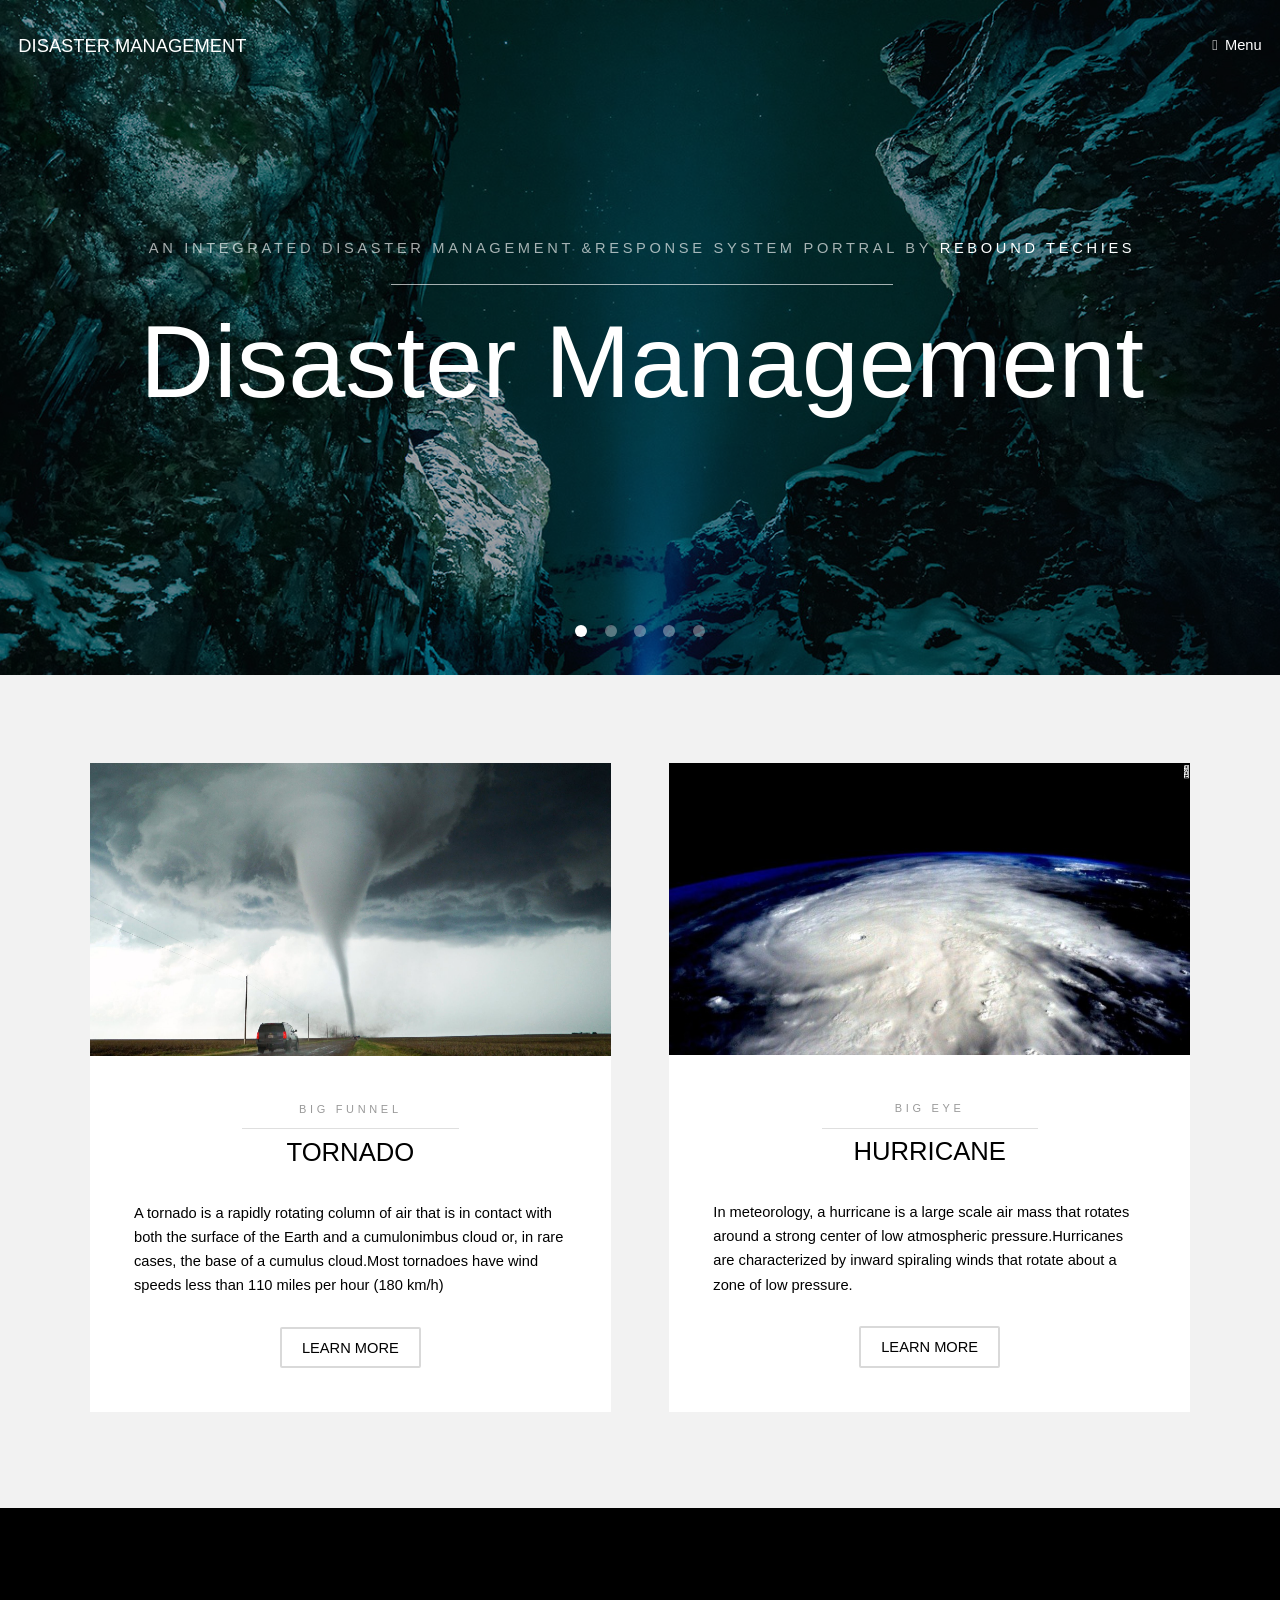
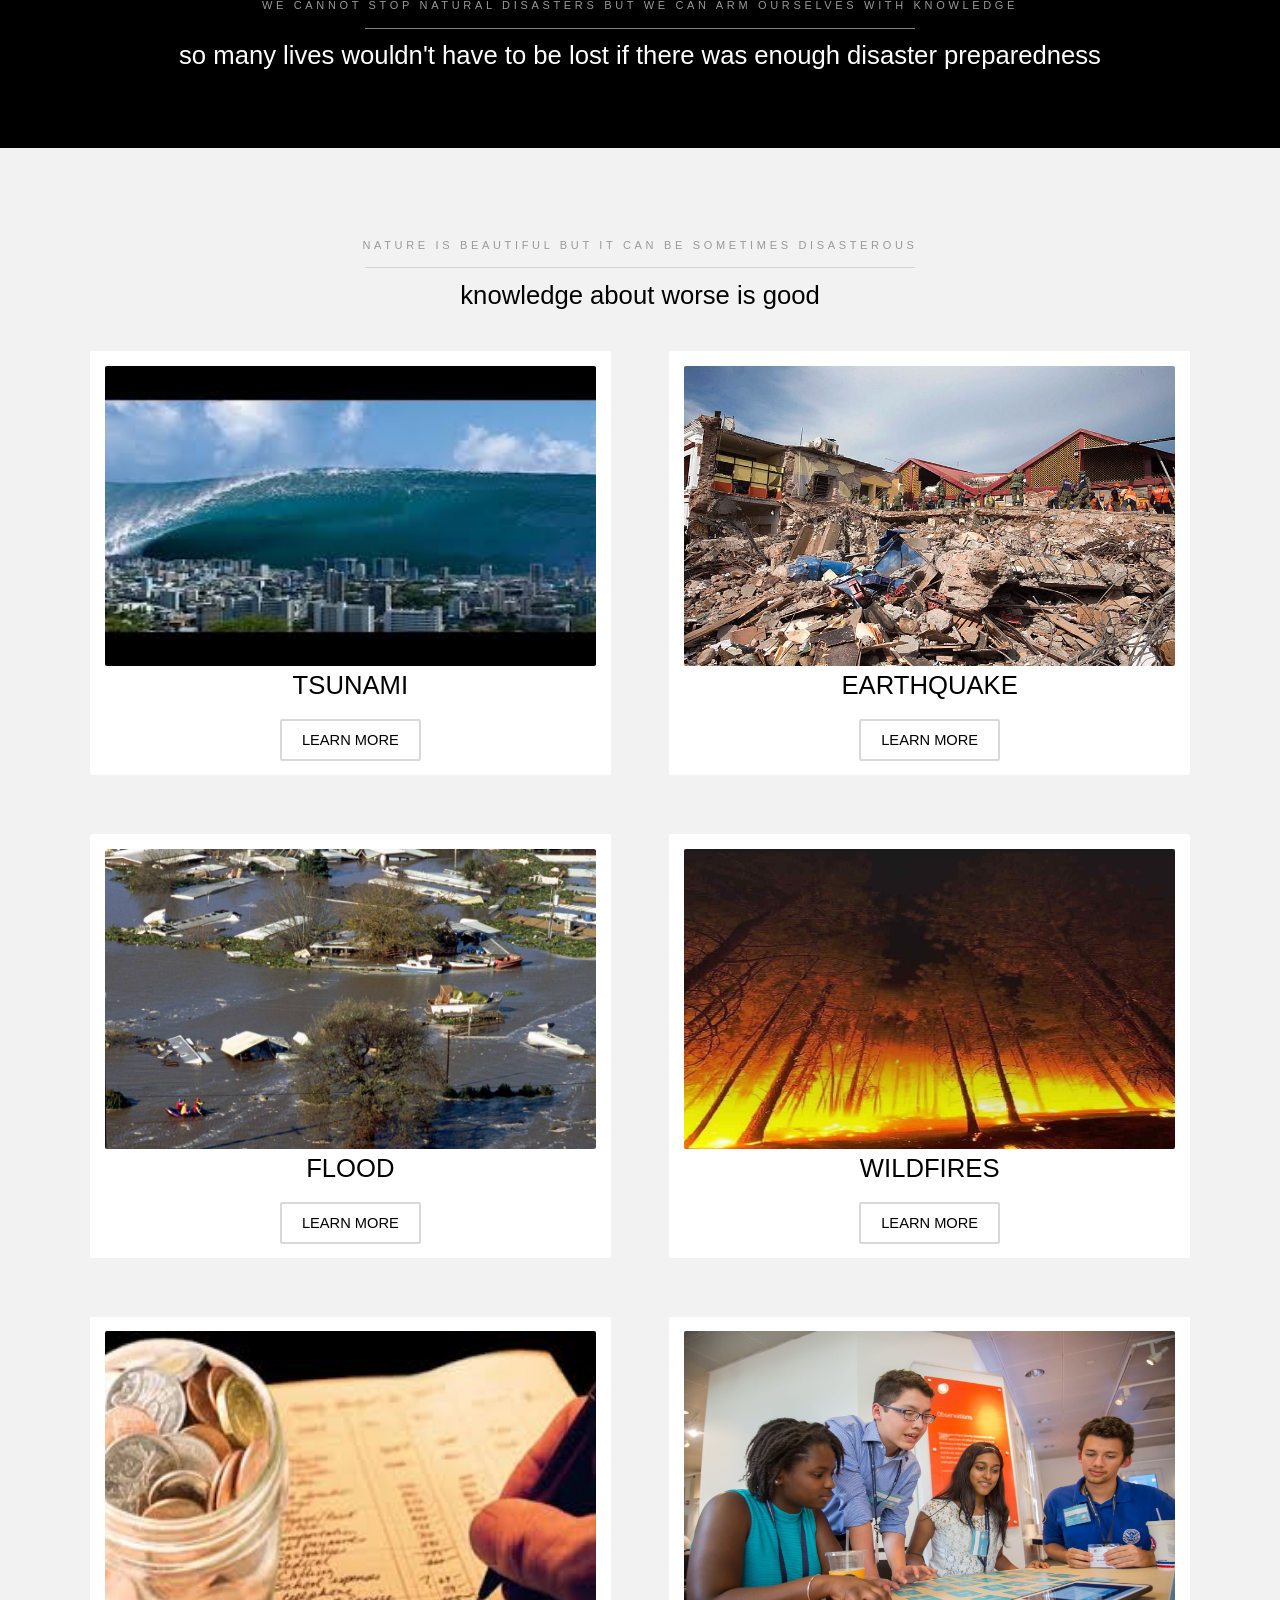
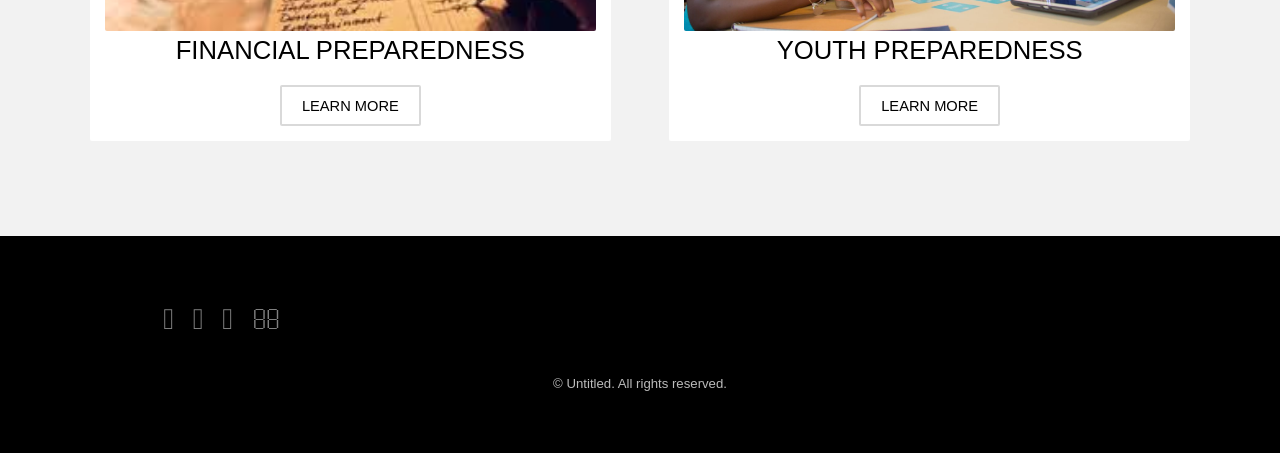
==== commit 5a4d0a5c: "Update index.html" ====
--- a/index.html
+++ b/index.html
@@ -26,7 +26,7 @@
 		<!-- Banner -->
 			<section class="banner full">
 				<article>
-					<img src="images/slide01.jpg" alt="" />
+					<img src="slide01.jpg" alt="" />
 					<div class="inner">
 						<header>
 							<p>An integrated Disaster Management &Response system                                                                                                                                           portral by <a href="https://">Rebound Techies</a></p>
@@ -35,7 +35,7 @@
 					</div>
 				</article>
 				<article>
-					<img src="images/slide02.jpg" alt="" />
+					<img src="slide02.jpg" alt="" />
 					<div class="inner">
 						<header>
 							<p>take preventive measures to save life</p>
@@ -44,7 +44,7 @@
 					</div>
 				</article>
 				<article>
-					<img src="images/floodr.jpg"  alt="" />
+					<img src="floodr.jpg"  alt="" />
 					<div class="inner">
 						<header>
 							<p>Save others when you are safe</p>
@@ -53,7 +53,7 @@
 					</div>
 				</article>
 				<article>
-					<img src="images/cloudburst.jpg"  alt="" />
+					<img src="cloudburst.jpg"  alt="" />
 					<div class="inner">
 						<header>
 							<p>Natural disaster can come any time</p>
@@ -62,7 +62,7 @@
 					</div>
 				</article>
 				<article>
-					<img src="images/slide05.jpg"  alt="" />
+					<img src="slide05.jpg"  alt="" />
 					<div class="inner">
 						<header>
 							<p>Enjoy the nature, don't let it harm you :)</p>
@@ -80,7 +80,7 @@
 						<div>
 							<div class="box">
 								<div class="image fit">
-									<img src="images/tornado.jpg" alt="" />
+									<img src="tornado.jpg" alt="" />
 								</div>
 								<div class="content">
 									<header class="align-center">
@@ -98,7 +98,7 @@
 						<div>
 							<div class="box">
 								<div class="image fit">
-									<img src="images/cyclone.jpg" alt="" />
+									<img src="cyclone.jpg" alt="" />
 								</div>
 								<div class="content">
 									<header class="align-center">
@@ -137,7 +137,7 @@
 					<div class="gallery">
 						<div>
 							<div class="image fit">
-								<a href="tsunami.html"><img src="images/tsunami.jpg" alt="" height="300px" /></a>
+								<a href="tsunami.html"><img src="tsunami.jpg" alt="" height="300px" /></a>
 								<div class="content">
 									<header class="align-center">
 										<h2>TSUNAMI</h2>
@@ -150,7 +150,7 @@
 						</div>
 						<div>
 							<div class="image fit">
-								<a href="avalanche.html"><img src="images/earthquake.jpg" alt="" height="300px"/></a>
+								<a href="avalanche.html"><img src="earthquake.jpg" alt="" height="300px"/></a>
 								<div class="content">
 									<header class="align-center">
 										<h2>EARTHQUAKE</h2>
@@ -163,7 +163,7 @@
 						</div>
 						<div>
 							<div class="image fit">
-								<a href="flood.html"><img src="images/flood.jpg" alt="" height="300px"/></a>
+								<a href="flood.html"><img src="flood.jpg" alt="" height="300px"/></a>
 								<div class="content">
 									<header class="align-center">
 										<h2>FLOOD</h2>
@@ -176,7 +176,7 @@
 						</div>
 						<div>
 							<div class="image fit">
-								<a href="wildfires.html"><img src="images/wildfires.jpg" alt="" height="300px"/></a>
+								<a href="wildfires.html"><img src="wildfires.jpg" alt="" height="300px"/></a>
 								<div class="content">
 									<header class="align-center">
 										<h2>WILDFIRES</h2>
@@ -189,7 +189,7 @@
 						</div>
 						<div>
 							<div class="image fit">
-								<a href="fp.html"><img src="images/fpre.jpg" alt="" height="300px"/></a>
+								<a href="fp.html"><img src="fpre.jpg" alt="" height="300px"/></a>
 								<div class="content">
 									<header class="align-center">
 										<h2>FINANCIAL PREPAREDNESS</h2>
@@ -202,7 +202,7 @@
 						</div>
 						<div>
 							<div class="image fit">
-								<a href="yp.html"><img src="images/kpre.jpg" alt="" height="300px"/></a>
+								<a href="yp.html"><img src="kpre.jpg" alt="" height="300px"/></a>
 								<div class="content">
 									<header class="align-center">
 										<h2>YOUTH PREPAREDNESS</h2>
@@ -234,11 +234,11 @@
 			</footer>
 
 		<!-- Scripts -->
-			<script src="assets/js/jquery.min.js"></script>
-			<script src="assets/js/jquery.scrollex.min.js"></script>
-			<script src="assets/js/skel.min.js"></script>
-			<script src="assets/js/util.js"></script>	
-			<script src="assets/js/main.js"></script>
+			<script src="jquery.min.js"></script>
+			<script src="jquery.scrollex.min.js"></script>
+			<script src="skel.min.js"></script>
+			<script src="util.js"></script>	
+			<script src="main.js"></script>
 
 	</body>
 </html>
